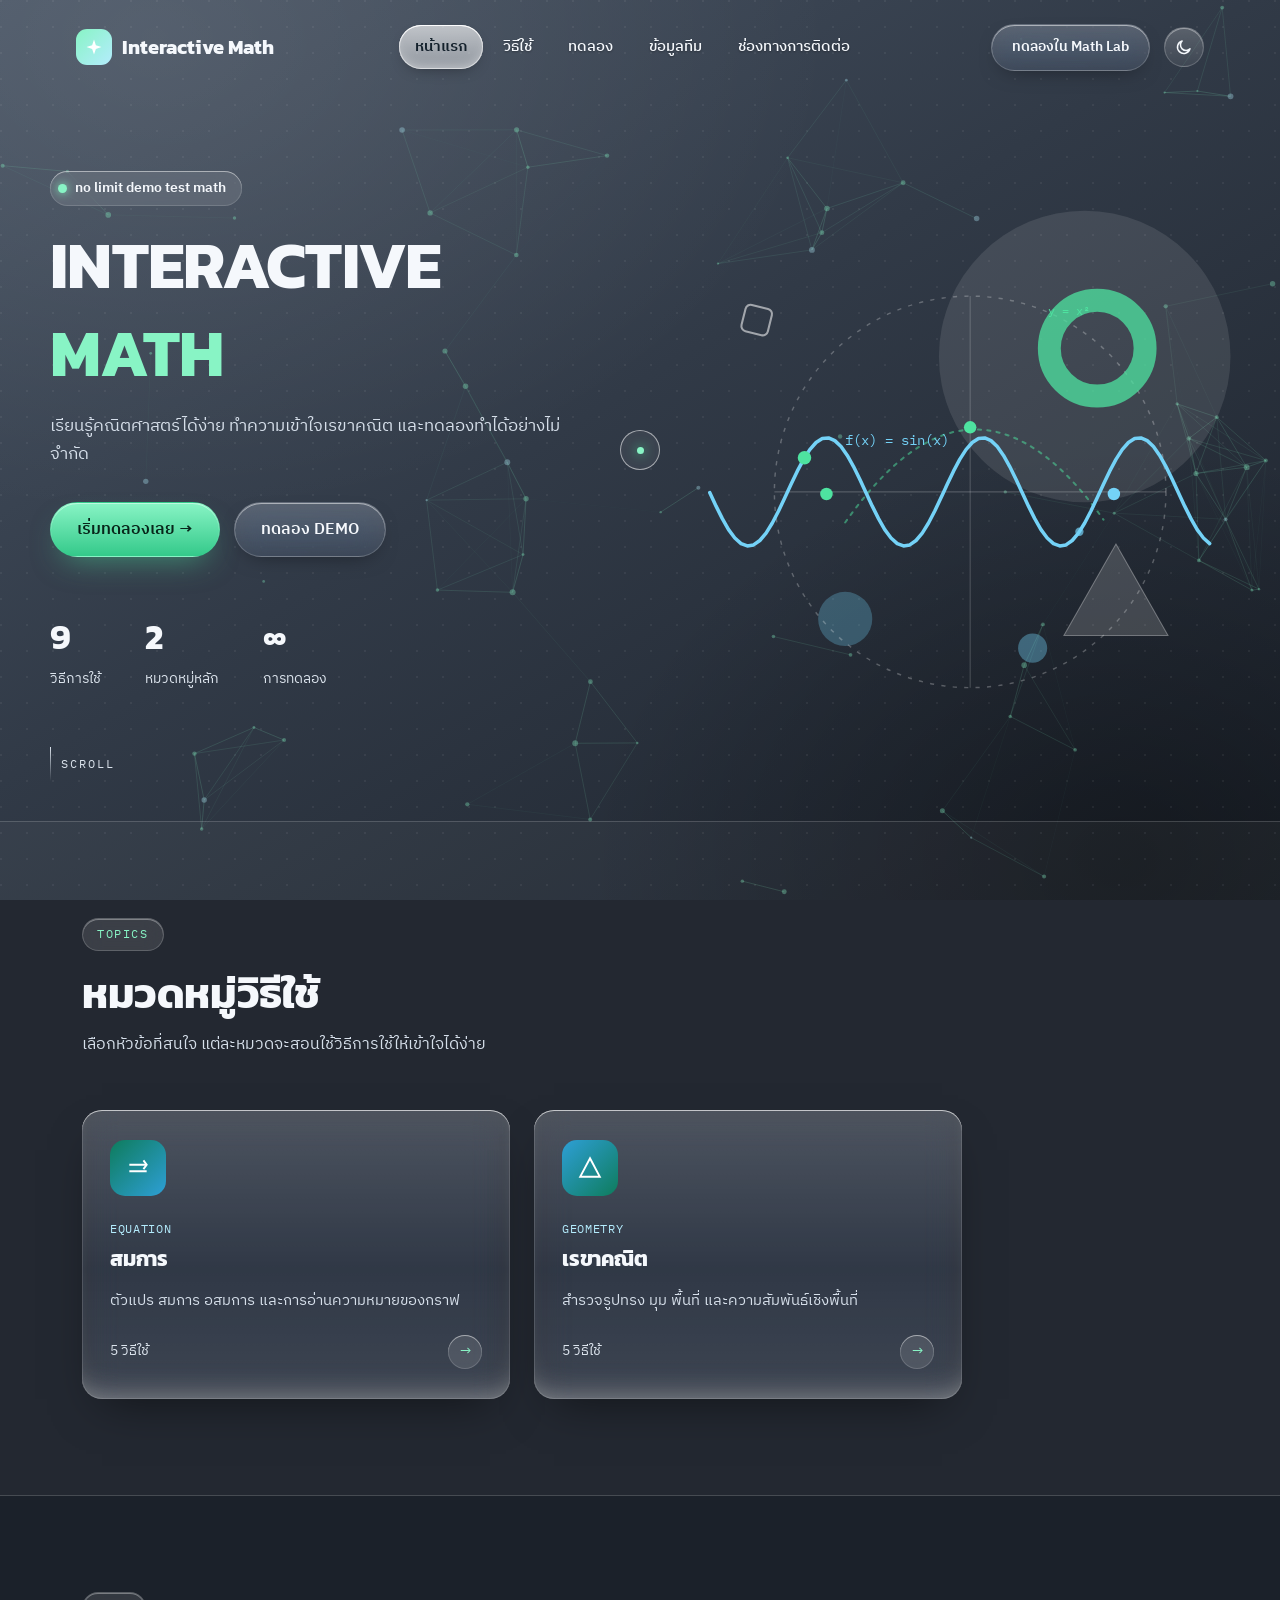
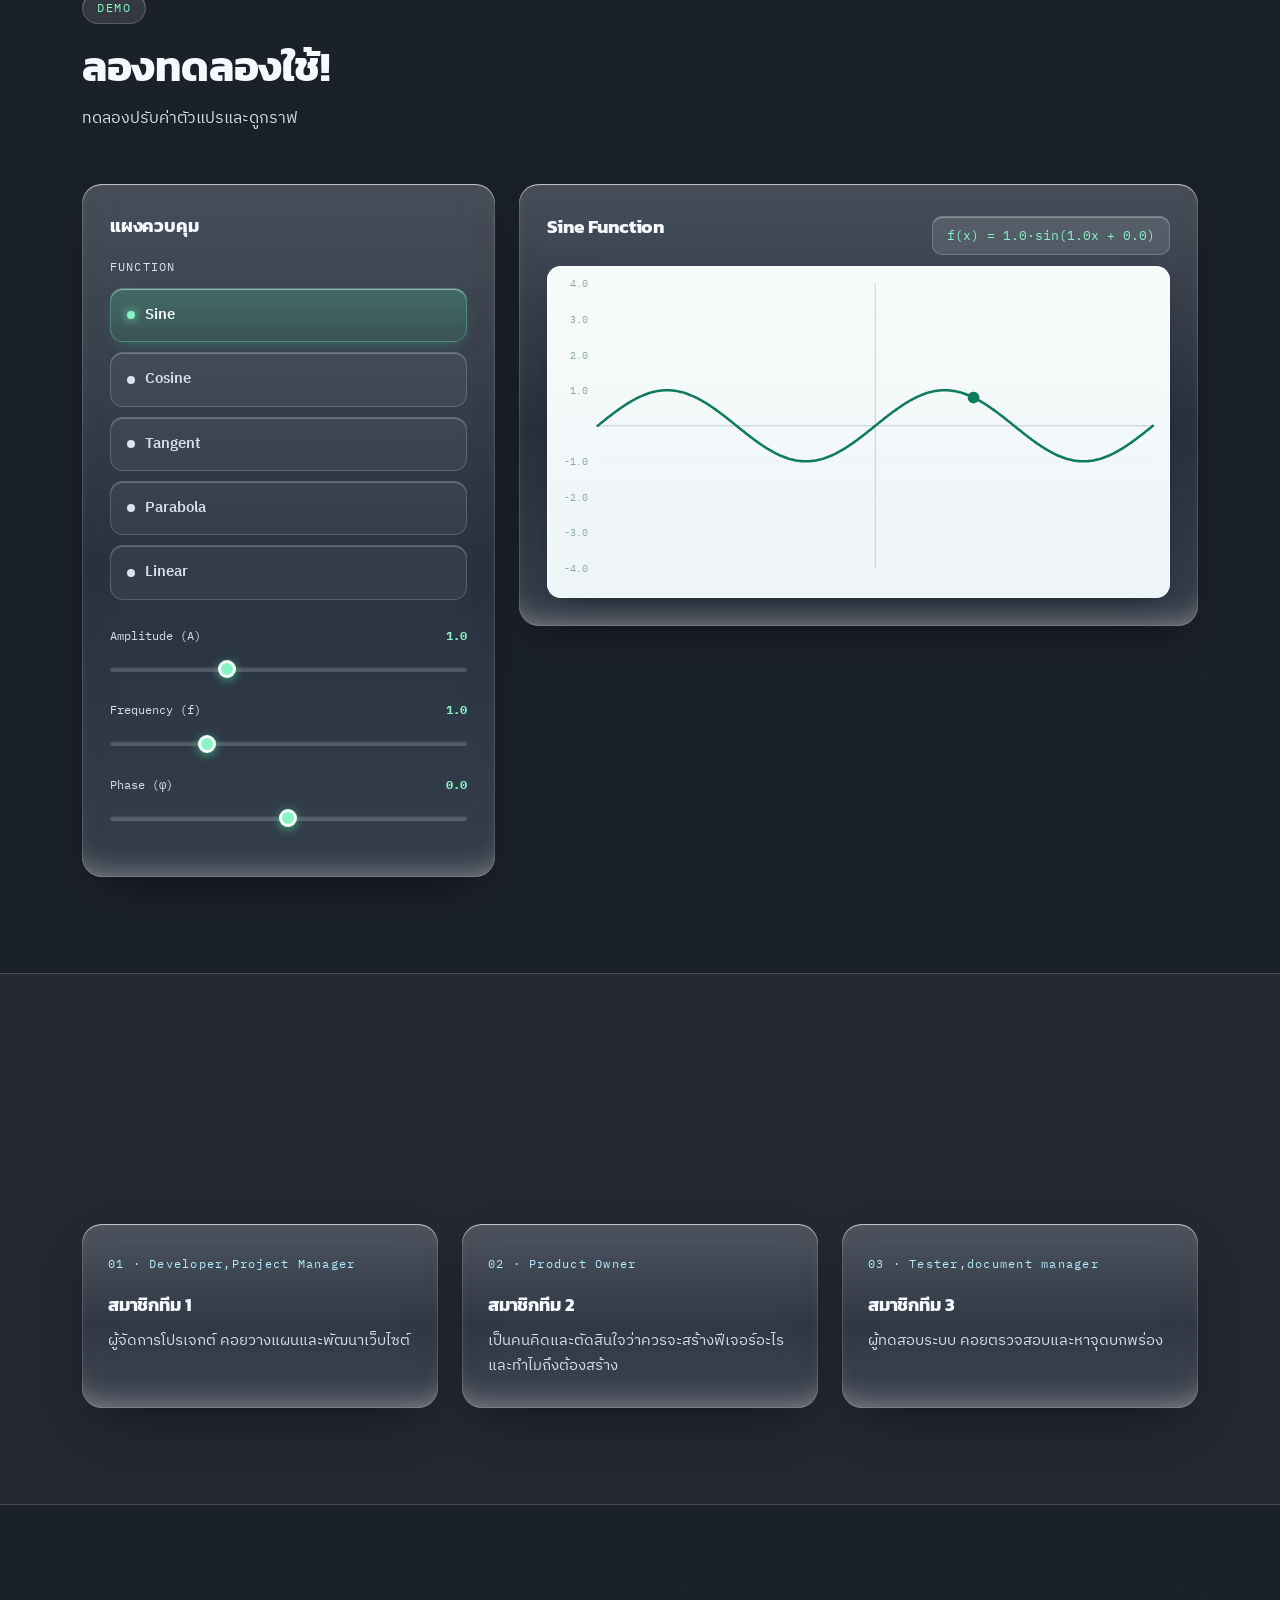
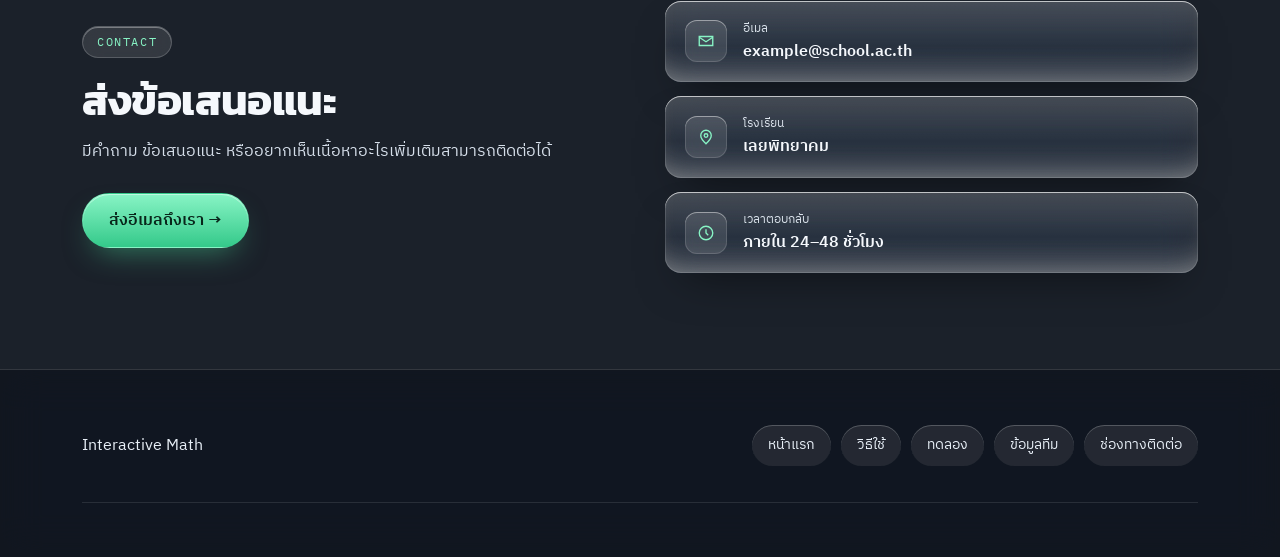
==== หน้าเว็บ/index.html @ 690cf182 "Initial commit: Interactive Math school project 3 tools: main website, block-drag calculator, geomet" ====
﻿<!DOCTYPE html>
<html lang="th">
<head>
<meta charset="UTF-8">
<meta name="viewport" content="width=device-width, initial-scale=1.0">
<title>Interactive Math — เรียนคณิตศาสตร์แบบ Interactive</title>

<!-- กัน FOUC: ต้องรันก่อน CSS โหลด ไม่งั้นถ้าเคยเลือก light ไว้จะเห็นพื้นมืดวาบ
     ก่อนสลับเป็นขาว — synchronous ตรงๆ ไม่ต้องรอ DOMContentLoaded -->
<script>(function(){try{if(localStorage.getItem('im-theme')==='light')document.documentElement.setAttribute('data-theme','light');}catch(e){}})();</script>

<link rel="preconnect" href="https://fonts.googleapis.com">
<link rel="preconnect" href="https://fonts.gstatic.com" crossorigin>
<link href="https://fonts.googleapis.com/css2?family=Kanit:wght@600;700&family=IBM+Plex+Sans+Thai:wght@400;500;600;700&family=IBM+Plex+Mono:wght@400;500;600&display=swap" rel="stylesheet">

<link rel="stylesheet" href="assets/css/tokens.css">
<link rel="stylesheet" href="assets/css/layout.css">
<link rel="stylesheet" href="assets/css/motion.css">
</head>
<body>

<header id="siteHeader">
  <nav>
    <span class="nav-refract" aria-hidden="true"></span>
    <a href="#home" class="logo" data-cursor="link">
      <span class="logo-mark">
        <svg width="18" height="18" viewBox="0 0 24 24" fill="none" aria-hidden="true"><path d="M12 2L14.5 9.5L22 12L14.5 14.5L12 22L9.5 14.5L2 12L9.5 9.5L12 2Z" fill="currentColor"/></svg>
      </span>
      Interactive Math
    </a>
    <div class="nav-links" id="navLinks">
      <a href="#home" data-target="home" class="active" data-cursor="link">หน้าแรก</a>
      <a href="topics.html" data-target="topics" data-cursor="link">วิธีใช้</a>
      <a href="#lab" data-target="lab" data-cursor="link">ทดลอง </a>
      <a href="#about" data-target="about" data-cursor="link">ข้อมูลทีม</a>
      <a href="#contact" data-target="contact" data-cursor="link">ช่องทางการติดต่อ</a>
      <span class="nav-underline" id="navUnderline" aria-hidden="true"></span>
    </div>
    <div class="nav-cta">
      <a href="#lab" class="btn btn-outline magnetic" data-cursor="button" style="padding:11px 20px;font-size:.88rem;">ทดลองใน Math Lab</a>
      <button class="theme-toggle" id="themeToggle" aria-pressed="false" aria-label="สลับเป็นธีมสว่าง" data-cursor="button">
        <svg class="i-sun" viewBox="0 0 24 24" fill="none" stroke="currentColor" stroke-width="2" stroke-linecap="round" aria-hidden="true"><circle cx="12" cy="12" r="4.2"/><path d="M12 2.5v2.4M12 19.1v2.4M4.2 4.2l1.7 1.7M18.1 18.1l1.7 1.7M2.5 12h2.4M19.1 12h2.4M4.2 19.8l1.7-1.7M18.1 5.9l1.7-1.7"/></svg>
        <svg class="i-moon" viewBox="0 0 24 24" fill="none" stroke="currentColor" stroke-width="2" stroke-linecap="round" stroke-linejoin="round" aria-hidden="true"><path d="M20 14.5A8.5 8.5 0 1 1 9.5 4a6.8 6.8 0 0 0 10.5 10.5z"/></svg>
      </button>
      <button class="menu-btn" id="menuBtn" aria-label="เปิดเมนู" aria-expanded="false" aria-controls="navLinks"><span></span><span></span><span></span></button>
    </div>
  </nav>
</header>

<main>
  <!-- HERO -->
  <section class="hero wrap" id="home">
    <div class="hero-grid">
      <div>
        <span class="hero-tagline reveal"><span class="dot" aria-hidden="true"></span>no limit demo test math</span>
        <h1 data-split>INTERACTIVE<span class="accent">MATH</span></h1>
        <p class="lead reveal" style="transition-delay:.18s">เรียนรู้คณิตศาสตร์ได้ง่าย ทำความเข้าใจเรขาคณิต และทดลองทำได้อย่างไม่จำกัด</p>
        <div class="hero-actions reveal" style="transition-delay:.26s">
          <!-- href ไปคลังบทเรียนไว้เป็นทางสำรอง: ถ้า tools.js พังหรือโหลดไม่ทัน
               ปุ่มนี้ยังพาไปไหนได้ ไม่ใช่ปุ่มตาย — tools.js จะ preventDefault ทับเอง -->
          <a href="topics.html" id="openToolChooser" class="btn btn-primary magnetic" data-cursor="button" aria-haspopup="dialog" aria-controls="toolModal">เริ่มทดลองเลย →</a>
          <a href="#lab" class="btn btn-outline magnetic" data-cursor="button">ทดลอง DEMO</a>
        </div>
        <div class="hero-stats reveal" style="transition-delay:.34s">
          <div class="stat"><b data-count="10">0</b><span>วิธีการใช้</span></div>
          <div class="stat"><b data-count="2">0</b><span>หมวดหมู่หลัก</span></div>
          <div class="stat"><b>∞</b><span>การทดลอง</span></div>
        </div>
        <div class="scroll-cue reveal" style="transition-delay:.42s"><span class="line" aria-hidden="true"></span>SCROLL</div>
      </div>
      <div class="hero-art" id="heroArt" data-parallax="0.14"></div>
    </div>
  </section>

  <!-- TOPICS -->
  <section class="topics" id="topics">
    <div class="wrap">
      <div class="section-head">
        <span class="eyebrow reveal">Topics</span>
        <h2 data-split>หมวดหมู่วิธีใช้</h2>
        <p class="reveal" style="transition-delay:.14s">เลือกหัวข้อที่สนใจ แต่ละหมวดจะสอนใช้วิธีการใช้ให้เข้าใจได้ง่าย</p>
      </div>
      <div class="topic-grid">

        <div class="tilt-scene reveal">
          <a href="topics.html#equation" class="topic-card tilt" data-cursor="card">
            <div class="topic-icon" style="background:linear-gradient(135deg,#0e7c5c,#2e9fd6)">
              <svg width="26" height="26" viewBox="0 0 24 24" fill="none" stroke="currentColor" stroke-width="1.8" aria-hidden="true"><path d="M4 9h16M4 15h16"/><path d="M17 5l3 4-3 4"/></svg>
            </div>
            <span class="tag">EQUATION</span>
            <h3>สมการ</h3>
            <p>ตัวแปร สมการ อสมการ และการอ่านความหมายของกราฟ</p>
            <div class="topic-foot"><span>5 วิธีใช้</span><span class="arrow-badge" aria-hidden="true">→</span></div>
          </a>
        </div>

        <div class="tilt-scene reveal" style="transition-delay:.09s">
          <a href="topics.html#geometry" class="topic-card tilt" data-cursor="card">
            <div class="topic-icon" style="background:linear-gradient(135deg,#2e9fd6,#0e7c5c)">
              <svg width="26" height="26" viewBox="0 0 24 24" fill="none" stroke="currentColor" stroke-width="1.8" aria-hidden="true"><path d="M12 3L21 20H3L12 3Z"/></svg>
            </div>
            <span class="tag">GEOMETRY</span>
            <h3>เรขาคณิต</h3>
            <p>สำรวจรูปทรง มุม พื้นที่ และความสัมพันธ์เชิงพื้นที่</p>
            <div class="topic-foot"><span>5 วิธีใช้</span><span class="arrow-badge" aria-hidden="true">→</span></div>
          </a>
        </div>

      </div>
    </div>
  </section>

  <!-- MATH LAB — โครงสร้างเดิมทุก id/class ห้ามแก้ (lab.js อ้างอิงอยู่) -->
  <section id="lab">
    <div class="wrap">
      <div class="section-head">
        <span class="eyebrow reveal">Demo</span>
        <h2 data-split>ลองทดลองใช้!</h2>
        <p class="reveal" style="transition-delay:.14s">ทดลองปรับค่าตัวแปรและดูกราฟ</p>
      </div>
      <div class="lab-grid">
        <div class="panel reveal">
          <h3>แผงควบคุม</h3>
          <div style="font-family:var(--mono);font-size:.72rem;letter-spacing:.1em;color:var(--ink-faint);margin-bottom:12px;">FUNCTION</div>
          <div class="func-list" id="funcList"></div>
          <div id="sliderHost"></div>
        </div>
        <div class="panel reveal" style="transition-delay:.1s">
          <div class="graph-head">
            <h3 id="graphTitle">Sine Function</h3>
            <span class="formula-tag" id="formulaTag">f(x) = A·sin(fx + φ)</span>
          </div>
          <div class="graph-box" id="graphBox"></div>
        </div>
      </div>
    </div>
  </section>

  <!-- ABOUT -->
  <section class="about" id="about">
    <div class="wrap">
      <div class="section-head">
        <span class="eyebrow reveal">About us</span>
        <h2 data-split>หน้าที่ของสมาชิกในทีม</h2>        
      </div>
      <div class="about-grid">

        <div class="tilt-scene reveal">
          <div class="about-card tilt" data-cursor="card">
            <span class="about-num">01 · Developer,Project Manager</span>
            <h3>สมาชิกทีม 1</h3>
            <p>ผู้จัดการโปรเจกต์ คอยวางแผนและพัฒนาเว็บไซต์</p>
          </div>
        </div>

        <div class="tilt-scene reveal" style="transition-delay:.09s">
          <div class="about-card tilt" data-cursor="card">
            <span class="about-num">02 · Product Owner</span>
            <h3>สมาชิกทีม 2</h3>
            <p>เป็นคนคิดและตัดสินใจว่าควรจะสร้างฟีเจอร์อะไรและทำไมถึงต้องสร้าง</p>
          </div>
        </div>

        <div class="tilt-scene reveal" style="transition-delay:.18s">
          <div class="about-card tilt" data-cursor="card">
            <span class="about-num">03 · Tester,document manager</span>
            <h3>สมาชิกทีม 3</h3>
            <p>ผู้ทดสอบระบบ คอยตรวจสอบและหาจุดบกพร่อง</p>
          </div>
        </div>

      </div>
    </div>
  </section>

  <!-- CONTACT -->
  <section id="contact">
    <div class="wrap">
      <div class="contact-grid">
        <div>
          <span class="eyebrow reveal">Contact</span>
          <h2 class="contact-title" data-split>ส่งข้อเสนอแนะ</h2>
          <p class="contact-lead reveal" style="transition-delay:.14s">มีคำถาม ข้อเสนอแนะ หรืออยากเห็นเนื้อหาอะไรเพิ่มเติมสามารถติดต่อได้</p>
          <a href="mailto:hello@interactivemath.th" class="btn btn-primary magnetic reveal" data-cursor="button" style="transition-delay:.22s">ส่งอีเมลถึงเรา →</a>
        </div>
        <div class="contact-cards">

          <div class="tilt-scene reveal">
            <div class="c-card tilt" data-cursor="card">
              <span class="c-icon"><svg width="18" height="18" viewBox="0 0 24 24" fill="none" stroke="currentColor" stroke-width="1.8" aria-hidden="true"><path d="M3 6h18v12H3z"/><path d="M3 7l9 6 9-6"/></svg></span>
              <div><div class="lbl">อีเมล</div><div class="val">example@school.ac.th</div></div>
            </div>
          </div>

          <div class="tilt-scene reveal" style="transition-delay:.09s">
            <div class="c-card tilt" data-cursor="card">
              <span class="c-icon"><svg width="18" height="18" viewBox="0 0 24 24" fill="none" stroke="currentColor" stroke-width="1.8" aria-hidden="true"><path d="M12 21s7-6.5 7-11a7 7 0 10-14 0c0 4.5 7 11 7 11z"/><circle cx="12" cy="10" r="2.4"/></svg></span>
              <div><div class="lbl">โรงเรียน</div><div class="val">เลยพิทยาคม</div></div>
            </div>
          </div>

          <div class="tilt-scene reveal" style="transition-delay:.18s">
            <div class="c-card tilt" data-cursor="card">
              <span class="c-icon"><svg width="18" height="18" viewBox="0 0 24 24" fill="none" stroke="currentColor" stroke-width="1.8" aria-hidden="true"><circle cx="12" cy="12" r="9"/><path d="M12 7v5l3 3"/></svg></span>
              <div><div class="lbl">เวลาตอบกลับ</div><div class="val">ภายใน 24–48 ชั่วโมง</div></div>
            </div>
          </div>

        </div>
      </div>
    </div>
  </section>
</main>

<footer>
  <div class="wrap">
    <div class="footer-top">
      <div>
        
                    Interactive Math
        </div>
        
      <div class="footer-links">
        <a href="#home" data-cursor="link">หน้าแรก</a>
        <a href="topics.html" data-cursor="link">วิธีใช้</a>
        <a href="#lab" data-cursor="link">ทดลอง</a>
        <a href="#about" data-cursor="link">ข้อมูลทีม</a>
        <a href="#contact" data-cursor="link">ช่องทางติดต่อ</a>
      </div>
    </div>
  </div>
</footer>

<!-- ============================================
     หน้าต่างเลือกเครื่องมือ — เปิดจากปุ่ม "เริ่มทดลองเลย" ในหน้าแรก

     เครื่องมือทั้งสองอยู่คนละโฟลเดอร์กับหน้าเว็บ จึงต้องถอยขึ้นไปหนึ่งชั้น (../)
     ชื่อโฟลเดอร์เป็นภาษาไทยได้ เพราะหน้านี้ประกาศ charset=UTF-8 ไว้แล้ว
     เบราว์เซอร์จะเข้ารหัส URL ให้เอง
     ============================================ -->
<div class="tool-modal" id="toolModal" role="dialog" aria-modal="true" aria-labelledby="toolModalTitle" hidden>
  <div class="tm-backdrop"></div>
  <div class="tm-panel">
    <button class="tm-close" id="toolModalClose" type="button" aria-label="ปิด">
      <svg width="18" height="18" viewBox="0 0 24 24" fill="none" stroke="currentColor" stroke-width="2.2" stroke-linecap="round" aria-hidden="true"><path d="M6 6l12 12M18 6L6 18"/></svg>
    </button>

    <div class="tm-head">
      <span class="eyebrow">Choose a tool</span>
      <h2 id="toolModalTitle">เลือกเครื่องมือเครื่องมือ</h2>
      <p>เลือกใช้เลย - ทั้งสองเครื่องมือพร้อมใช้งาน</p>
    </div>

    <div class="tm-grid">

      <a href="../เครื่องคิดเลข/เครื่องคิดเลข-บล็อก_2.html" class="topic-card" data-cursor="card">
        <div class="topic-icon" style="background:linear-gradient(135deg,#0e7c5c,#2e9fd6)">
          <svg width="26" height="26" viewBox="0 0 24 24" fill="none" stroke="currentColor" stroke-width="1.8" aria-hidden="true"><path d="M4 9h16M4 15h16"/><path d="M17 5l3 4-3 4"/></svg>
        </div>
        <span class="tag">EQUATION</span>
        <h3>เครื่องคิดเลขบล็อก</h3>
        <p>ลากพจน์ข้ามเท่ากับได้จริง แก้สมการและวาดกราฟให้อัตโนมัติ</p>
        <div class="topic-foot"><span>เปิดเครื่องมือ</span><span class="arrow-badge" aria-hidden="true">→</span></div>
      </a>

      <a href="../เรขาคณิต/index.html" class="topic-card" data-cursor="card">
        <div class="topic-icon" style="background:linear-gradient(135deg,#2e9fd6,#0e7c5c)">
          <svg width="26" height="26" viewBox="0 0 24 24" fill="none" stroke="currentColor" stroke-width="1.8" aria-hidden="true"><path d="M12 3L21 20H3L12 3Z"/></svg>
        </div>
        <span class="tag">GEOMETRY</span>
        <h3>กระดานเรขาคณิต</h3>
        <p>วาดจุด เส้น รูปทรงได้อิสระ วัดมุม ความยาว และพื้นที่ให้ทันที</p>
        <div class="topic-foot"><span>เปิดเครื่องมือ</span><span class="arrow-badge" aria-hidden="true">→</span></div>
      </a>

    </div>
  </div>
</div>

<!-- ============================================
     Classic scripts เท่านั้น — ห้ามใส่ type="module"
     เครื่องนี้ไม่มี Node/Python จึงรัน local server ไม่ได้
     และ ES module โดน CORS block บน file:// (origin เป็น null)
     ลำดับสำคัญ: core.js ต้องมาก่อน main.js ต้องอยู่ท้ายสุด
     ============================================ -->
<script src="assets/js/core.js"></script>
<script src="assets/js/theme.js"></script>
<script src="assets/js/scroll.js"></script>
<script src="assets/js/cursor.js"></script>
<script src="assets/js/field.js"></script>
<script src="assets/js/tilt.js"></script>
<script src="assets/js/reveal.js"></script>
<script src="assets/js/hero.js"></script>
<script src="assets/js/lab.js"></script>
<script src="assets/js/tools.js"></script>
<script src="assets/js/main.js"></script>
</body>
</html>
---- หน้าเว็บ/assets/css/tokens.css ----
/* ============================================
   tokens.css — design tokens, reset, primitives

   ธีมเทา-น้ำเงินเข้ม อ้างอิงจากภาพ liquid glass
   พื้นหลังไล่เฉดทแยง สว่างมุมบนซ้าย → เข้มมุมล่างขวา
   เพื่อให้ฟิล์มแก้วบางๆ มีอะไรให้ "หักเห" และเด่นขึ้นมา
   ============================================ */

:root{
  /* ---------- พื้นหลัง ---------- */
  /* มุมสว่างของ gradient ต้องไม่สว่างเกินไป
     ไม่งั้นตัวอักษรสีอ่อนจะ contrast ไม่ผ่าน WCAG AA (วัดแล้วตกที่ 2.68) */
  --bg:#313a47;
  --bg-hi:#485464;          /* มุมสว่าง */
  --bg-lo:#1b212a;          /* มุมเข้ม */

  /* ---------- ตัวอักษร ---------- */
  --ink:#f5f8fc;
  --ink-soft:#d6dfea;
  /* --ink-faint ใช้กับข้อความจริง (จำนวนบทเรียน ฯลฯ) ไม่ใช่แค่ของประดับ
     จึงต้องสว่างพอผ่าน AA ไม่ใช่จางตามชื่อ */
  --ink-faint:#dbe3ec;

  /* ---------- สีแบรนด์ ----------
     สว่างขึ้นกว่าธีมสว่างเดิม เพราะ #0e7c5c จมหายบนพื้นเข้ม */
  --green:#88f4c5;
  --green-deep:#b3f9dd;
  --green-line:#88f4c544;
  --blue:#b4ecfd;

  /* ---------- วัสดุแก้ว ----------
     ฟิล์มบางมาก ความ "เป็นแก้ว" มาจากขอบและ backdrop-filter
     ไม่ใช่จากความทึบของพื้น */
  --glass-1:rgba(255,255,255,.20);
  --glass-2:rgba(255,255,255,.07);
  --glass-3:rgba(255,255,255,.13);
  --rim:rgba(255,255,255,.55);
  --rim-soft:rgba(255,255,255,.18);

  --surface:rgba(255,255,255,.07);
  --mint:rgba(255,255,255,.11);      /* chip เล็กๆ */
  --mint-2:rgba(255,255,255,.20);
  --line:rgba(255,255,255,.16);

  --footer-bg:rgba(12,16,22,.55);
  --footer-ink:#e8eff7;

  --shadow:0 20px 45px -20px rgba(0,0,0,.55);
  --shadow-lift:0 34px 70px -26px rgba(0,0,0,.7);
  --radius:20px;

  /* Kanit เป็น geometric sans ไม่ใช่ serif — fallback ไป IBM Plex Sans Thai
     (ฟอนต์เนื้อหาที่โหลดอยู่แล้ว) แทน generic serif เดิม กัน FOUT ตอน Kanit ยังโหลดไม่เสร็จ
     แล้ว fallback ดันเป็น serif โผล่มาแวบหนึ่งก่อนสลับ */
  --display:'Kanit','IBM Plex Sans Thai',sans-serif;
  --sans:'IBM Plex Sans Thai','IBM Plex Sans',sans-serif;
  --mono:'IBM Plex Mono',monospace;

  --ease-out:cubic-bezier(.2,.7,.2,1);
  --ease-inout:cubic-bezier(.65,0,.35,1);

  /* ---------- ของใหม่: เดิม hardcode ตรงๆ ไม่ผ่าน token เลย ----------
     ต้องดึงออกมาเป็นตัวแปรก่อน ไม่งั้น light mode override ไม่ได้ */
  --dot-grid:rgba(255,255,255,.06);
  --ring-border:rgba(255,255,255,.55);
  --ring-fill:rgba(255,255,255,.06);
  --ring-fill-hot:rgba(255,255,255,.14);
  --footer-line:#ffffff1a;
  --footer-tag-ink:#ffffff99;
  --footer-meta-ink:#ffffff66;
  --footer-chip-bg:#ffffff14;
}

/* ============================================
   LIGHT MODE — [data-theme="light"] บน <html>
   ตั้งโดย inline script กัน FOUC ใน <head> ของทั้งสองหน้า
   ============================================

   หลักการ: แก้เฉพาะจุดที่จะ "พังจริง" (อ่านไม่ออก/มองไม่เห็น) ไม่ใช่ทุกรายละเอียด
   วัสดุกระจก (--glass-1/2/3, --rim-soft, --mint ฯลฯ) คงค่าเดิมไว้โดยตั้งใจ —
   กระจกฝ้าขาวบนพื้นขาวยังเป็นธรรมเนียม glassmorphism ที่ถูกต้อง (Apple/Windows
   ก็ทำแบบนี้) ความแตกต่างจากพื้นหลังมาจาก blur/shadow ไม่ใช่สีพื้น
   รายละเอียดกระจกเล็กๆ (แสงไหลตามเมาส์, ขอบไล่เฉด 1px) จะจางลงเองแบบดูเรียบร้อย
   ไม่ใช่บั๊ก */
:root[data-theme="light"]{
  --ink:#12161c;
  --ink-soft:#3d4854;
  --ink-faint:#5c6773;

  /* เขียว/ฟ้าเดิมเป็นพาสเทลจางออกแบบไว้เด่นบนพื้นมืด
     ใช้เป็นตัวหนังสือ/ไอคอนบนพื้นขาวจะ contrast ไม่พอ ต้องเข้มขึ้นมาก

     ค่าที่ใช้อยู่นี้คำนวณ contrast ratio จริงด้วยสูตร WCAG (relative luminance)
     เทียบกับ --bg #f5f7f9 — ตัวแรกที่ลองไว้ (#0e8a5c เขียว / #1a7bab ฟ้า) วัดได้
     4.06 และ 4.38 ตกเกณฑ์ AA (ต้อง ≥4.5) ทั้งคู่ ทั้งที่ทั้งสองสีถูกใช้เป็นสีตัวหนังสือ
     จริง (.eyebrow, .topic-card .tag, .slider-group label b, .about-num) จึงเข้มลงอีก
     จนผ่าน — เขียว 5.00 / ฟ้า 5.87 คงเฉดเดิมไว้ (hue เดียวกับตอนธีมมืด) แค่เข้มขึ้น */
  --green:#0b7a4f;
  --green-deep:#0a6b47;
  --green-line:#0b7a4f33;
  --blue:#146690;

  --footer-bg:#eef1f5;
  --footer-ink:#12161c;
  --footer-line:#12161c1a;
  /* ตัวหนังสือ 2 ตัวนี้ตั้งใจใช้ค่าทึบแทน alpha-blend
     เพราะ contrast ของ alpha ขึ้นกับ compositing กับ --footer-bg ด้วย คำนวณมือแล้ว
     ได้แค่ 4.54 เฉียดเกณฑ์เกินไปจนวางใจไม่ได้ (การปัดเศษระหว่างคำนวณอาจคลาดเคลื่อน)
     ใช้ค่าเดียวกับ --ink-soft/--ink-faint ที่ยืนยัน contrast แน่นอนแล้วแทน */
  --footer-tag-ink:#3d4854;
  --footer-meta-ink:#5c6773;
  --footer-chip-bg:#12161c12;

  --dot-grid:rgba(20,25,32,.07);
  --ring-border:rgba(20,25,32,.32);
  --ring-fill:rgba(20,25,32,.05);
  --ring-fill-hot:rgba(20,25,32,.12);
}

/* พื้นหลังหน้าเป็น multi-layer gradient (ไม่แยกเป็นตัวแปรย่อยได้สะอาด)
   ต้อง override ทั้ง shorthand — เวอร์ชันมืดมีลายทแยง+จุดไฮไลต์ให้กระจกสะท้อน
   เวอร์ชันขาวไม่ต้องการความดราม่านั้น ทำเรียบๆ ตามที่ขอ */
:root[data-theme="light"] body{
  background:#f5f7f9;
  background-attachment:fixed;
}

*{box-sizing:border-box;margin:0;padding:0;}

/* NOTE: scroll-behavior:smooth ถูกถอดออกโดยตั้งใจ
   เพราะจะตีกับ smooth scroll ที่ขับด้วย JS ใน scroll.js */
html{scroll-behavior:auto;background:var(--bg-lo);}

body{
  font-family:var(--sans);
  color:var(--ink);
  line-height:1.6;
  overflow-x:hidden;
  min-height:100vh;
  /* ไล่เฉดทแยงเหมือนภาพอ้างอิง + จุดสว่างมุมบนซ้าย
     background-attachment:fixed ให้พื้นอยู่นิ่งขณะเลื่อน
     เหมือนมองผ่านกระจกไปที่ฉากเดียวกันตลอด */
  background:
    radial-gradient(1100px 780px at 12% 4%, rgba(255,255,255,.09), transparent 62%),
    radial-gradient(900px 700px at 88% 96%, rgba(0,0,0,.34), transparent 60%),
    linear-gradient(148deg, var(--bg-hi) 0%, var(--bg) 46%, var(--bg-lo) 100%);
  background-attachment:fixed;
  background-repeat:no-repeat;
}

/* ลายจุดบางๆ ให้พื้นมีเนื้อ ไม่เรียบจนแบน */
body::before{
  content:'';
  position:fixed;inset:0;
  pointer-events:none;
  z-index:0;
  background-image:radial-gradient(circle at 1px 1px, var(--dot-grid) 1px, transparent 1px);
  background-size:26px 26px;
}

img,svg{display:block;max-width:100%;}
a{color:inherit;text-decoration:none;}
ul{list-style:none;}

h1,h2,h3{font-family:var(--display);color:var(--ink);letter-spacing:-.01em;}

/* focus ต้องมองเห็นเสมอ — canvas และ custom cursor ห้ามบัง */
:focus-visible{
  outline:2.5px solid var(--green);
  outline-offset:3px;
  border-radius:6px;
}

.wrap{max-width:1180px;margin:0 auto;padding:0 32px;}

.eyebrow{
  display:inline-flex;align-items:center;gap:8px;
  font-family:var(--mono);font-size:.72rem;letter-spacing:.14em;
  text-transform:uppercase;color:var(--green);
  background:var(--mint);
  border:1px solid var(--rim-soft);
  box-shadow:inset 0 1px 0 rgba(255,255,255,.35);
  backdrop-filter:blur(10px);
  -webkit-backdrop-filter:blur(10px);
  padding:6px 14px;border-radius:100px;
}

.btn{
  display:inline-flex;align-items:center;gap:10px;
  font-family:var(--sans);font-weight:600;font-size:.98rem;
  padding:14px 26px;border-radius:100px;border:1px solid transparent;
  cursor:pointer;white-space:nowrap;
  position:relative;
  /* transform ถูกจัดการโดย magnetic ใน cursor.js — CSS จึงไม่ transition transform */
  transition:box-shadow .3s var(--ease-out), background .3s var(--ease-out),
             color .3s var(--ease-out), border-color .3s var(--ease-out);
}

/* ปุ่มหลัก — เขียวสว่างบนพื้นเข้ม ตัวอักษรเข้มเพื่อ contrast สูงสุด */
.btn-primary{
  background:linear-gradient(180deg, var(--green), #34c98a);
  color:#08251a;
  box-shadow:0 14px 30px -12px rgba(78,227,160,.5), inset 0 1px 0 rgba(255,255,255,.45);
}
.btn-primary:hover{box-shadow:0 20px 40px -12px rgba(78,227,160,.62), inset 0 1px 0 rgba(255,255,255,.6);}

/* ปุ่มรอง — แก้วบางๆ */
.btn-outline{
  background:linear-gradient(180deg, var(--glass-1), var(--glass-2));
  color:var(--ink);
  border-color:var(--rim-soft);
  backdrop-filter:blur(14px) saturate(160%);
  -webkit-backdrop-filter:blur(14px) saturate(160%);
  box-shadow:inset 0 1px 0 rgba(255,255,255,.5), 0 8px 22px -12px rgba(0,0,0,.55);
}
.btn-outline:hover{
  border-color:rgba(255,255,255,.45);
  box-shadow:inset 0 1px 0 rgba(255,255,255,.7), 0 14px 30px -12px rgba(0,0,0,.6);
}
---- หน้าเว็บ/assets/css/layout.css ----
/* ============================================
   layout.css — โครงหน้า, section, การ์ด, footer
   ============================================ */

/* ทุกเนื้อหาต้องอยู่เหนือ canvas particle (#field อยู่ z-index:0) */
header, main, footer{position:relative;z-index:1;}

/* ---------- NAV : LIQUID GLASS ----------
   header เป็นแค่เปลือกใสที่ sticky ไว้
   ตัววัสดุแก้วอยู่ที่ nav เพื่อให้ลอยเป็นแคปซูลได้

   padding ของ header คงที่ตลอด ไม่ animate
   เพราะถ้า animate padding จะเกิด layout ทุกเฟรมของ transition
   และทำให้ตำแหน่งปุ่ม magnetic ใน bar เพี้ยนตาม                    */
header{
  position:sticky;top:0;z-index:60;
  background:transparent;
  /* padding แนวนอนกันไม่ให้แคปซูลชนขอบจอบนเครื่องจอแคบ */
  padding:10px 16px;
}

nav{
  position:relative;
  display:flex;align-items:center;justify-content:space-between;
  max-width:1180px;margin:0 auto;padding:14px 26px;
  border-radius:100px;
  background:transparent;
  /* ไม่ transition transform/width/padding — เปลี่ยนแค่คุณสมบัติที่ไม่ทำให้เกิด layout */
  transition:
    background .6s var(--ease-out),
    box-shadow .6s var(--ease-out),
    backdrop-filter .6s var(--ease-out),
    -webkit-backdrop-filter .6s var(--ease-out);
}

/* --- ตัวแก้วตอนเลื่อนลง ---
   saturate() คือตัวที่ทำให้ "รู้สึกเป็นแก้วจริง" ไม่ใช่แค่ฝ้าขาว
   เพราะแก้วจริงจะขับสีของสิ่งที่อยู่ข้างหลังให้เข้มขึ้น */
/* --- ตัวแก้วตอนเลื่อนลง ---
   ฟิล์มบางมาก (20% → 7%) ความเป็นแก้วมาจาก "ขอบ" กับ backdrop-filter
   ไม่ใช่จากความทึบของพื้น — เหมือนในภาพอ้างอิง */
header.scrolled nav{
  background:linear-gradient(180deg,
    var(--glass-1) 0%,
    var(--glass-2) 48%,
    var(--glass-3) 100%);
  backdrop-filter:blur(26px) saturate(180%) brightness(1.06);
  -webkit-backdrop-filter:blur(26px) saturate(180%) brightness(1.06);
  box-shadow:
    inset 0 1px 0 rgba(255,255,255,.80),               /* ขอบบนคมและสว่าง */
    inset 0 -16px 24px -16px rgba(255,255,255,.55),    /* แสงสะสมขอบล่าง */
    inset 0 0 0 1px rgba(255,255,255,.16),             /* วงขอบบางรอบตัว */
    0 20px 46px -20px rgba(0,0,0,.55),
    0 5px 16px -10px rgba(0,0,0,.38);
}

/* --- แสง specular ที่ไหลตามเมาส์ ---
   JS เขียน --sheen-x / --sheen-w / --sheen-boost ให้ (ดู scroll.js)
   --sheen-boost มาจากความเร็วสกรอลล์ → เลื่อนเร็ว แสงยิ่งสว่างและกว้าง
   นี่คือส่วนที่ทำให้รู้สึกเป็น "liquid" ไม่ใช่กระจกนิ่งๆ */
nav::before{
  content:'';
  position:absolute;inset:0;
  border-radius:inherit;
  pointer-events:none;
  opacity:0;
  transition:opacity .6s var(--ease-out);
  background:
    /* แสงที่วิ่งตามเมาส์ */
    radial-gradient(
      var(--sheen-w,190px) 74px at var(--sheen-x,50%) -14%,
      rgba(255,255,255, calc(.42 + var(--sheen-boost,0) * .40)),
      rgba(255,255,255, calc(.12 + var(--sheen-boost,0) * .18)) 46%,
      transparent 74%),
    /* จุดแสงนิ่งตรงขอบล่างซ้าย — เก็บรายละเอียดจากภาพอ้างอิง */
    radial-gradient(200px 64px at 13% 116%, rgba(255,255,255,.42), transparent 70%);
}
header.scrolled nav::before{opacity:1;}

/* --- ขอบ 1px ไล่เฉด ---
   รายละเอียดชิ้นเดียวที่ทำให้ดูเป็นแก้วมากที่สุด
   ใช้ mask-composite เจาะกลางออก เหลือเฉพาะวงขอบ */
nav::after{
  content:'';
  position:absolute;inset:0;
  border-radius:inherit;
  padding:1.2px;
  pointer-events:none;
  opacity:0;
  transition:opacity .6s var(--ease-out);
  background:linear-gradient(148deg,
    rgba(255,255,255,.95) 0%,
    rgba(255,255,255,.28) 22%,
    rgba(255,255,255,.10) 48%,
    rgba(255,255,255,.45) 74%,
    rgba(255,255,255,.90) 100%);
  -webkit-mask:linear-gradient(#000 0 0) content-box, linear-gradient(#000 0 0);
          mask:linear-gradient(#000 0 0) content-box, linear-gradient(#000 0 0);
  -webkit-mask-composite:xor;
          mask-composite:exclude;
}
header.scrolled nav::after{opacity:1;}

/* --- ขอบหักเหแสง ---
   blur ซ้อนอีกชั้นเฉพาะวงขอบ ~14px
   ทำให้สิ่งที่อยู่หลังแถบดู "บิด" ตรงริม เหมือนขอบแก้วหนาจริงๆ */
.nav-refract{
  position:absolute;inset:0;
  border-radius:inherit;
  pointer-events:none;
  opacity:0;
  transition:opacity .6s var(--ease-out);
  padding:14px;
  backdrop-filter:blur(7px) brightness(1.12) saturate(150%);
  -webkit-backdrop-filter:blur(7px) brightness(1.12) saturate(150%);
  -webkit-mask:linear-gradient(#000 0 0) content-box, linear-gradient(#000 0 0);
          mask:linear-gradient(#000 0 0) content-box, linear-gradient(#000 0 0);
  -webkit-mask-composite:xor;
          mask-composite:exclude;
}
header.scrolled .nav-refract{opacity:1;}
.logo{display:flex;align-items:center;gap:10px;font-family:var(--display);font-weight:700;font-size:1.25rem;}
.logo-mark{
  width:36px;height:36px;border-radius:11px;
  background:linear-gradient(135deg,var(--green),var(--blue));
  display:flex;align-items:center;justify-content:center;color:#fff;flex-shrink:0;
}
.nav-links{display:flex;align-items:center;gap:4px;position:relative;}
.nav-links a{
  position:relative;z-index:1;          /* ต้องอยู่เหนือแคปซูล */
  /* ลิงก์นั่งอยู่บนฟิล์มแก้วบางๆ จึงต้องสว่างกว่า --ink-soft
     ไม่งั้น contrast ตกเมื่อพื้นหลังช่วงสว่างวิ่งผ่านข้างหลัง
     ใช้ var(--ink) แทน #fff ตรงๆ — ค่า dark mode ของ --ink (#f5f8fc) ใกล้ขาวมาก
     แทบไม่ต่างตา แต่ light mode จะพลิกเป็นตัวเข้มถูกต้องทันทีโดยไม่ต้องเพิ่ม token ใหม่ */
  padding:10px 16px;font-size:.95rem;font-weight:500;color:var(--ink);
  border-radius:100px;transition:color .25s ease;
  text-shadow:0 1px 2px rgba(0,0,0,.32);
}
.nav-links a:hover{color:var(--ink);}
/* light mode: ตัวหนังสือเข้มบนพื้นสว่างไม่ต้องมีเงาเข้มหลังตัวอักษร
   (เงานี้มีไว้กันอ่านไม่ออกตอนพื้นหลังมืด/สว่างสลับผ่านหลังกระจกใน dark mode เท่านั้น) */
[data-theme="light"] .nav-links a{text-shadow:none;}
/* ลิงก์ที่เลือกอยู่บนแคปซูลสว่าง จึงกลับเป็นตัวอักษรสีเข้ม
   ได้ contrast สูงกว่าขาวบนขาวมาก และอ่านออกชัดว่าอันไหนถูกเลือก */
.nav-links a.active{color:#14212c;font-weight:600;text-shadow:none;}

/* --- แคปซูลแก้วเล็กที่เลื่อนตามเมนูที่เลือกอยู่ ---
   มาจากแถบล่างในภาพอ้างอิง ที่มีแคปซูลเล็กซ้อนอยู่ในแคปซูลใหญ่
   JS ตั้งแค่ left / width ส่วน top-bottom ยืดเต็มความสูงลิงก์เอง */
.nav-underline{
  position:absolute;top:0;bottom:0;z-index:0;
  border-radius:100px;
  pointer-events:none;
  /* สว่างกว่าแถบรอบข้างชัดเจน เหมือนแคปซูลเล็กในภาพอ้างอิง
     และเป็นพื้นให้ตัวอักษรสีเข้มอ่านออก */
  background:linear-gradient(180deg, rgba(255,255,255,.66), rgba(255,255,255,.38));
  box-shadow:
    inset 0 1px 0 rgba(255,255,255,.95),
    inset 0 -9px 14px -9px rgba(255,255,255,.7),
    inset 0 0 0 1px rgba(255,255,255,.5),
    0 6px 16px -8px rgba(0,0,0,.45);
  transition:left .45s var(--ease-inout), width .45s var(--ease-inout);
}
.nav-cta{display:flex;align-items:center;gap:14px;}

/* --- ปุ่มสลับธีม ---
   ไอคอน sun/moon สลับด้วย CSS attribute selector ล้วน key จาก [data-theme] บน <html>
   ซึ่งถูกตั้งไว้แล้วโดย inline script กัน FOUC ก่อน CSS นี้จะ apply ด้วยซ้ำ
   จึงไม่มีเฟรมไหนที่ไอคอนผิดโผล่ให้เห็น ไม่ต้องรอ JS รันก่อน */
.theme-toggle{
  display:flex;align-items:center;justify-content:center;
  width:40px;height:40px;border-radius:50%;
  border:1px solid var(--rim-soft);
  background:linear-gradient(180deg, var(--glass-1), var(--glass-2));
  color:var(--ink);
  cursor:pointer;flex-shrink:0;
  box-shadow:inset 0 1px 0 rgba(255,255,255,.4);
  transition:border-color .25s var(--ease-out), color .25s var(--ease-out);
}
.theme-toggle:hover{border-color:rgba(255,255,255,.42);color:var(--green);}
.theme-toggle svg{width:18px;height:18px;}
/* ดีฟอลต์ (dark mode ไม่มี attribute) = แสดงพระจันทร์ แทนสถานะ "ตอนนี้มืดอยู่" */
.theme-toggle .i-sun{display:none;}
.theme-toggle .i-moon{display:flex;}
[data-theme="light"] .theme-toggle .i-sun{display:flex;}
[data-theme="light"] .theme-toggle .i-moon{display:none;}

.menu-btn{display:none;background:none;border:none;cursor:pointer;padding:8px;}
.menu-btn span{display:block;width:22px;height:2px;background:var(--ink);margin:5px 0;border-radius:2px;}

/* ---------- HERO ---------- */
.hero{padding:76px 0 40px;}
.hero-grid{display:grid;grid-template-columns:1.05fr .95fr;gap:40px;align-items:center;}
.hero-tagline{
  display:inline-flex;align-items:center;gap:8px;
  font-size:.85rem;font-weight:600;color:var(--ink);
  background:var(--mint);padding:7px 16px 7px 8px;border-radius:100px;margin-bottom:22px;
  box-shadow:inset 0 1px 0 rgba(255,255,255,.4), inset 0 0 0 1px rgba(255,255,255,.14);
  backdrop-filter:blur(12px);-webkit-backdrop-filter:blur(12px);
}
.hero-tagline .dot{
  width:9px;height:9px;border-radius:50%;background:var(--green);display:inline-block;
  box-shadow:0 0 10px var(--green);
}
.hero h1{font-size:clamp(2.4rem,5.4vw,4.1rem);font-weight:700;line-height:1.14;margin-bottom:22px;}
.hero h1 .accent{color:var(--green);display:block;}
.hero p.lead{font-size:1.08rem;color:var(--ink-soft);max-width:520px;margin-bottom:34px;}
.hero-actions{display:flex;gap:14px;flex-wrap:wrap;margin-bottom:52px;}
.hero-stats{display:flex;gap:44px;flex-wrap:wrap;}
.stat b{font-family:var(--display);font-size:2.2rem;color:var(--ink);display:block;}
.stat span{font-size:.85rem;color:var(--ink-faint);}
.hero-art{position:relative;aspect-ratio:1/.9;}
.hero-art svg{width:100%;height:100%;overflow:visible;}
.scroll-cue{
  display:flex;align-items:center;gap:10px;margin-top:56px;
  font-family:var(--mono);font-size:.72rem;letter-spacing:.18em;color:var(--ink-faint);
}

/* ---------- SECTION HEADERS ---------- */
section{padding:96px 0;}
.section-head{max-width:600px;margin-bottom:52px;}
.section-head h2{font-size:clamp(1.9rem,3.4vw,2.6rem);margin:16px 0 12px;font-weight:700;line-height:1.28;}
.section-head p{color:var(--ink-soft);font-size:1.02rem;}

/* ---------- การ์ดแก้ว (ใช้ร่วมกันทั้ง topic / about / contact / panel) ----------
   ฟิล์มบางเหมือนแถบเมนู ขอบบนสว่าง แสงสะสมขอบล่าง */
.topic-card,.about-card,.c-card,.panel{
  background:linear-gradient(180deg, var(--glass-1), var(--glass-2) 55%, var(--glass-3));
  backdrop-filter:blur(18px) saturate(165%) brightness(1.04);
  -webkit-backdrop-filter:blur(18px) saturate(165%) brightness(1.04);
  box-shadow:
    inset 0 1px 0 rgba(255,255,255,.62),
    inset 0 0 0 1px rgba(255,255,255,.13),
    inset 0 -22px 30px -22px rgba(255,255,255,.42),
    var(--shadow);
}

/* ---------- TOPICS ---------- */
.topics{
  background:rgba(255,255,255,.035);
  border-top:1px solid var(--line);border-bottom:1px solid var(--line);
}
/* 2 หมวด — จำกัดความกว้างไว้ ไม่งั้นการ์ดจะยืดกว้างจนเนื้อหาดูโหรงเหรง
   และชิดซ้ายให้ตรงกับหัวข้อ section ที่ชิดซ้ายอยู่แล้ว */
.topic-grid{display:grid;grid-template-columns:repeat(2,1fr);gap:24px;max-width:880px;}
/* การ์ดเป็น <a> ไปหน้าคลังบทเรียน จึงต้องกำหนด display เอง
   (a เป็น inline โดยปริยาย padding จะไม่ดันความสูง) */
.topic-card{
  display:block;
  border:none;border-radius:var(--radius);
  padding:30px 28px;
}
.topic-icon{
  width:56px;height:56px;border-radius:15px;display:flex;align-items:center;justify-content:center;
  margin-bottom:20px;color:#fff;
}
.topic-card h3{font-size:1.3rem;margin-bottom:4px;font-weight:700;}
.topic-card .tag{font-family:var(--mono);font-size:.72rem;color:var(--blue);letter-spacing:.06em;}
.topic-card p{color:var(--ink-soft);font-size:.94rem;margin:14px 0 22px;}
.topic-foot{display:flex;align-items:center;justify-content:space-between;font-size:.85rem;color:var(--ink-faint);}
.arrow-badge{
  width:34px;height:34px;border-radius:50%;
  background:var(--mint);color:var(--green);
  box-shadow:inset 0 1px 0 rgba(255,255,255,.4), inset 0 0 0 1px rgba(255,255,255,.16);
  display:flex;align-items:center;justify-content:center;
  transition:background .35s var(--ease-out), color .35s var(--ease-out), transform .45s var(--ease-out);
}
.topic-card:hover .arrow-badge{background:var(--green);color:#08251a;transform:rotate(45deg) scale(1.08);}

/* ---------- MATH LAB ----------
   *** เปลี่ยนเฉพาะ "หน้าตา" ให้เข้ากับธีมเข้ม ***
   lab.js ยังแช่แข็งเหมือนเดิม ไม่แตะตรรกะแม้แต่บรรทัดเดียว
   ตัว SVG กราฟจงใจคงพื้นสว่างไว้ ให้ดูเป็นหน้าปัดเครื่องมือฝังในแผงแก้ว
   (และสีเส้น/แกน/ตัวเลข hardcode อยู่ใน lab.js ซึ่งห้ามแก้) */
.lab-grid{display:grid;grid-template-columns:.85fr 1.4fr;gap:24px;align-items:start;}
.panel{border:none;border-radius:var(--radius);padding:28px;}
.panel h3{font-size:1.1rem;font-weight:700;margin-bottom:18px;}
.func-list{display:flex;flex-direction:column;gap:10px;margin-bottom:26px;}
.func-item{
  display:flex;align-items:center;gap:10px;padding:14px 16px;border-radius:13px;
  border:1px solid var(--rim-soft);cursor:pointer;font-weight:600;font-size:.95rem;
  color:var(--ink-soft);
  transition:border-color .25s ease, background .25s ease, transform .2s ease, color .25s ease;
  background:rgba(255,255,255,.05);
  box-shadow:inset 0 1px 0 rgba(255,255,255,.24);
}
.func-item .fdot{width:8px;height:8px;border-radius:50%;background:var(--ink-faint);flex-shrink:0;}
.func-item:hover{transform:translateX(3px);border-color:rgba(255,255,255,.36);color:var(--ink);}
.func-item.active{
  border-color:var(--green-line);
  background:linear-gradient(180deg, rgba(78,227,160,.24), rgba(78,227,160,.10));
  /* var(--ink) แทน #fff ตรงๆ — ตัวไฮไลต์เขียวโปร่งใสนี้ทับอยู่บนพื้นหลังหน้า
     (ไม่ใช่แผงมืดตายตัว) พื้นในธีมสว่างจะใกล้ขาว ตัวหนังสือขาวเดิมจะมองไม่เห็น
     เจอจุดนี้ตอนตรวจซ้ำ (Sine เป็นค่าเริ่มต้นที่ active อยู่แล้วตอนโหลดหน้า
     ถ้าไม่แก้จะพังทันทีที่เปิดหน้าในธีมสว่าง ไม่ต้องรอ interaction) */
  color:var(--ink);
  box-shadow:inset 0 1px 0 rgba(255,255,255,.45), 0 6px 18px -10px rgba(78,227,160,.5);
}
.func-item.active .fdot{background:var(--green);box-shadow:0 0 10px var(--green);}
.slider-group{margin-bottom:20px;}
.slider-group label{
  display:flex;justify-content:space-between;font-family:var(--mono);font-size:.78rem;
  color:var(--ink-soft);margin-bottom:9px;
}
.slider-group label b{color:var(--green);}
input[type=range]{
  -webkit-appearance:none;appearance:none;width:100%;height:5px;border-radius:4px;
  background:rgba(255,255,255,.18);outline:none;
  box-shadow:inset 0 1px 2px rgba(0,0,0,.3);
}
input[type=range]::-webkit-slider-thumb{
  -webkit-appearance:none;appearance:none;width:18px;height:18px;border-radius:50%;
  background:var(--green);border:3px solid rgba(255,255,255,.9);
  box-shadow:0 2px 10px rgba(78,227,160,.65);cursor:pointer;
}
input[type=range]::-moz-range-thumb{
  width:18px;height:18px;border-radius:50%;background:var(--green);
  border:3px solid rgba(255,255,255,.9);
  box-shadow:0 2px 10px rgba(78,227,160,.65);cursor:pointer;
}
.graph-head{display:flex;align-items:center;justify-content:space-between;margin-bottom:6px;flex-wrap:wrap;gap:10px;}
.graph-head h3{font-size:1.2rem;font-weight:700;}
.formula-tag{
  font-family:var(--mono);font-size:.82rem;background:var(--mint);color:var(--green);
  padding:8px 14px;border-radius:10px;border:1px solid var(--mint-2);
  box-shadow:inset 0 1px 0 rgba(255,255,255,.3);
}
.graph-box{width:100%;}
.graph-box svg{
  width:100%;height:auto;border-radius:14px;
  background:linear-gradient(180deg,#f7fbfa,#eef5f8);
  box-shadow:inset 0 0 0 1px rgba(255,255,255,.5), 0 10px 26px -14px rgba(0,0,0,.6);
}

/* ---------- ABOUT ---------- */
.about{background:rgba(255,255,255,.035);border-top:1px solid var(--line);border-bottom:1px solid var(--line);}
.about-grid{display:grid;grid-template-columns:repeat(3,1fr);gap:24px;}
.about-card{padding:30px 26px;border-radius:var(--radius);border:none;}
.about-num{font-family:var(--mono);font-size:.78rem;color:var(--blue);letter-spacing:.1em;margin-bottom:16px;display:block;}
.about-card h3{font-size:1.15rem;margin-bottom:10px;font-weight:700;}
.about-card p{color:var(--ink-soft);font-size:.94rem;}

/* ---------- CONTACT ---------- */
.contact-grid{display:grid;grid-template-columns:1fr 1fr;gap:50px;align-items:center;}
.contact-title{font-size:clamp(1.9rem,3.4vw,2.6rem);margin:16px 0 12px;font-weight:700;line-height:1.28;}
.contact-lead{color:var(--ink-soft);margin-bottom:28px;}
.contact-cards{display:flex;flex-direction:column;gap:14px;}
.c-card{
  display:flex;align-items:center;gap:16px;border:none;
  padding:18px 20px;border-radius:16px;
}
.c-icon{
  width:42px;height:42px;border-radius:12px;
  background:var(--mint);color:var(--green);
  box-shadow:inset 0 1px 0 rgba(255,255,255,.35), inset 0 0 0 1px rgba(255,255,255,.14);
  display:flex;align-items:center;justify-content:center;flex-shrink:0;
}
.c-card .lbl{font-size:.78rem;color:var(--ink-faint);}
.c-card .val{font-weight:600;}

/* ---------- FOOTER ---------- */
footer{
  background:var(--footer-bg);color:var(--footer-ink);padding:56px 0 28px;
  backdrop-filter:blur(20px) saturate(150%);
  -webkit-backdrop-filter:blur(20px) saturate(150%);
  box-shadow:inset 0 1px 0 rgba(255,255,255,.14);
}
.footer-top{display:flex;justify-content:space-between;align-items:center;flex-wrap:wrap;gap:26px;padding-bottom:36px;margin-bottom:26px;border-bottom:1px solid var(--footer-line);}
footer .logo{color:#fff;}
[data-theme="light"] footer .logo{color:var(--footer-ink);}
.footer-tag{color:var(--footer-tag-ink);font-size:.9rem;margin-top:6px;}
.footer-links{display:flex;gap:10px;flex-wrap:wrap;}
.footer-links a{
  background:var(--footer-chip-bg);padding:9px 16px;border-radius:100px;font-size:.88rem;
  box-shadow:inset 0 1px 0 rgba(255,255,255,.22);
  transition:background .25s ease, color .25s ease;
}
.footer-links a:hover{background:var(--green);color:#08251a;}
.footer-bottom{display:flex;justify-content:space-between;color:var(--footer-meta-ink);font-size:.82rem;flex-wrap:wrap;gap:10px;}

/* ---------- RESPONSIVE ---------- */
@media (max-width:920px){
  .hero-grid,.contact-grid{grid-template-columns:1fr;}
  .hero-art{order:-1;max-width:380px;margin:0 auto;}
  .topic-grid,.about-grid{grid-template-columns:1fr;}
  .lab-grid{grid-template-columns:1fr;}
  .nav-links{display:none;}
  /* เมนูมือถือใช้วัสดุแก้วชุดเดียวกัน ลอยเป็นการ์ดใต้แคปซูล */
  .nav-links.open{
    display:flex;position:absolute;top:100%;left:0;right:0;
    margin-top:10px;
    flex-direction:column;align-items:stretch;
    padding:12px 14px;gap:2px;
    border-radius:24px;
    background:linear-gradient(180deg, var(--glass-1), var(--glass-2) 55%, var(--glass-3));
    backdrop-filter:blur(26px) saturate(180%) brightness(1.06);
    -webkit-backdrop-filter:blur(26px) saturate(180%) brightness(1.06);
    box-shadow:
      inset 0 1px 0 rgba(255,255,255,.8),
      inset 0 0 0 1px rgba(255,255,255,.16),
      inset 0 -16px 24px -16px rgba(255,255,255,.4),
      0 22px 48px -20px rgba(0,0,0,.6);
  }
  .nav-links.open a{padding:12px 16px;}
  .nav-links.open .nav-underline{display:none;}
  .menu-btn{display:block;}
  .nav-cta .btn-outline{display:none;}
}
@media (max-width:560px){
  .wrap{padding:0 20px;}
  nav{padding:14px 20px;}
  .nav-links.open{padding:14px 20px 18px;}
  .hero-stats{gap:28px;}
  section{padding:68px 0;}
}

/* ============================================
   หน้าต่างเลือกเครื่องมือ (tool chooser)

   โครงเดียวกับหน้าต่างวิดีโอใน lessons.css เป๊ะ แต่ต้องเป็นคนละคลาส
   เพราะ index.html โหลดแค่ tokens/layout/motion — ไม่ได้โหลด lessons.css
   จึงยกโครงมาไว้ที่นี่แทนการ import ข้ามไฟล์
   ============================================ */
.tool-modal{
  position:fixed;inset:0;z-index:200;
  display:flex;align-items:center;justify-content:center;
  padding:24px;
}
/* *** ห้ามลบบรรทัดนี้ *** (เหตุผลเดียวกับ .video-modal[hidden] ใน lessons.css)
   [hidden]{display:none} ของเบราว์เซอร์มี specificity (0,1,0) เท่ากับ .tool-modal พอดี
   และ stylesheet ของเราเป็น author style จึงชนะกฎเบราว์เซอร์ → display:flex ชนะ
   ผลคือกล่องใสเต็มจอที่ z-index 200 คลุมทั้งหน้าและกินคลิกทุกจุด
   ต้องเขียนกฎ specificity สูงกว่า (0,2,0) มาทับ */
.tool-modal[hidden]{display:none;}

.tm-backdrop{
  position:absolute;inset:0;
  background:rgba(8,11,16,.72);
  backdrop-filter:blur(14px);-webkit-backdrop-filter:blur(14px);
  opacity:0;transition:opacity .3s var(--ease-out);
}
.tool-modal.is-open .tm-backdrop{opacity:1;}

.tm-panel{
  position:relative;
  width:min(760px,100%);max-height:calc(100vh - 48px);
  overflow-y:auto;
  border-radius:24px;
  padding:40px 34px 34px;
  background:linear-gradient(180deg, var(--glass-1), var(--glass-2) 55%, var(--glass-3));
  backdrop-filter:blur(22px) saturate(170%) brightness(1.04);
  -webkit-backdrop-filter:blur(22px) saturate(170%) brightness(1.04);
  box-shadow:
    inset 0 1px 0 rgba(255,255,255,.6),
    inset 0 0 0 1px rgba(255,255,255,.13),
    0 40px 90px -30px rgba(0,0,0,.8);
  transform:translateY(18px) scale(.97);
  opacity:0;
  transition:transform .42s var(--ease-out), opacity .32s var(--ease-out);
}
.tool-modal.is-open .tm-panel{transform:none;opacity:1;}

.tm-close{
  position:absolute;top:14px;right:14px;z-index:2;
  width:40px;height:40px;border-radius:50%;
  display:flex;align-items:center;justify-content:center;
  cursor:pointer;color:var(--ink);
  border:1px solid var(--rim-soft);
  background:var(--mint);
  backdrop-filter:blur(10px);-webkit-backdrop-filter:blur(10px);
  transition:background .25s var(--ease-out), transform .25s var(--ease-out);
}
.tm-close:hover{background:var(--mint-2);transform:rotate(90deg);}

.tm-head{text-align:center;margin-bottom:26px;}
.tm-head h2{font-size:1.5rem;font-weight:700;margin:14px 0 8px;}
.tm-head p{color:var(--ink-soft);font-size:.94rem;}

/* การ์ดในหน้าต่างใช้ .topic-card ซ้ำทั้งดุ้น — กระจก ระยะขอบ หัวข้อ ป้าย
   และ arrow-badge ที่หมุนตอน hover มาครบอยู่แล้ว ที่นี่จึงเหลือแค่การจัดวาง */
.tm-grid{display:grid;grid-template-columns:repeat(2,1fr);gap:18px;}

@media (max-width:920px){
  .tm-grid{grid-template-columns:1fr;}
}
@media (max-width:560px){
  .tool-modal{padding:0;}
  .tm-panel{border-radius:0;max-height:100vh;height:100%;padding:64px 20px 24px;}
}

@media (prefers-reduced-motion: reduce){
  .tm-panel,.tm-backdrop{transition:none;}
  .tm-close:hover{transform:none;}
}
---- หน้าเว็บ/assets/css/motion.css ----
/* ============================================
   motion.css — โมชั่นทั้งหมด
   canvas layer / reveal / text split / cursor / tilt / keyframes
   ============================================ */

/* ---------- 1. CANVAS PARTICLE LAYER ---------- */
/* pointer-events:none สำคัญมาก — ถ้าลืม ทั้งหน้าจะคลิกอะไรไม่ได้เลย */
#field{
  position:fixed;inset:0;
  width:100%;height:100%;
  z-index:0;
  pointer-events:none;
  opacity:0;
  transition:opacity 1.1s ease;
}
#field.is-on{opacity:1;}

/* ---------- 2. REVEAL ON SCROLL ---------- */
.reveal{
  opacity:0;
  transform:translateY(28px);
  transition:opacity .85s var(--ease-out), transform .85s var(--ease-out);
}
.reveal.is-visible{opacity:1;transform:none;}

/* ---------- 3. TEXT SPLIT (Thai-safe, word level) ----------
   หั่นทีละ "คำ" ด้วย Intl.Segmenter ไม่ใช่ทีละตัวอักษร
   เพราะสระบน/ล่างและวรรณยุกต์ไทยเป็น combining marks
   ถ้าหั่นทีละตัวจะหลุดจากพยัญชนะทันที                               */
.split-line{
  display:block;
  overflow:hidden;
  /* เผื่อที่ให้วรรณยุกต์ที่ลอยสูงกว่า cap height และสระล่าง
     แล้ว margin ลบกลับเพื่อไม่ให้ระยะห่างเปลี่ยน */
  padding:.3em .08em .2em;
  margin:-.3em -.08em -.2em;
}
.split-word{
  display:inline-block;
  transform:translateY(115%);
  opacity:0;
  transition:transform .95s var(--ease-out), opacity .7s var(--ease-out);
}
.split.is-visible .split-word{transform:translateY(0);opacity:1;}

/* ---------- 4. CUSTOM CURSOR ---------- */
/* JS เขียน transform เป็น translate3d(x,y,0) scale(s) ทั้งตำแหน่งและขนาด
   จึงไม่ transition width/height (จะ trigger layout ทุกเฟรม) */
.cur-dot,.cur-ring{
  position:fixed;top:0;left:0;
  border-radius:50%;
  pointer-events:none;
  z-index:9999;
  transform:translate3d(-200px,-200px,0);
  will-change:transform;
}
.cur-dot{
  width:7px;height:7px;margin:-3.5px 0 0 -3.5px;
  background:var(--green);
  box-shadow:0 0 12px rgba(78,227,160,.9);
}
.cur-ring{
  width:40px;height:40px;margin:-20px 0 0 -20px;
  /* var(...) แทน rgba(255,255,255,...) ตรงๆ — นี่คือ "เส้นขอบ" ไม่ใช่แค่แสงไฮไลต์
     ประดับ ถ้าไม่แก้ วงแหวนจะมองไม่เห็นเลยบนพื้นขาวใน light mode */
  border:1.5px solid var(--ring-border);
  background:var(--ring-fill);
  backdrop-filter:blur(2px);
  -webkit-backdrop-filter:blur(2px);
  transition:background .3s ease, border-color .3s ease, opacity .3s ease;
}
.cur-ring.is-hot{background:var(--ring-fill-hot);border-color:var(--green);}

/* ซ่อนเคอร์เซอร์ระบบเฉพาะเมื่อ JS ยืนยันแล้วว่าตัวแทนทำงานจริง
   (คลาสนี้ถูกใส่โดย cursor.js เท่านั้น) */
html.im-cursor,
html.im-cursor *{cursor:none;}
/* ยกเว้น slider ของ Math Lab — ต้องเห็นเคอร์เซอร์จริงตอนลาก */
html.im-cursor input[type=range],
html.im-cursor input[type=range]::-webkit-slider-thumb{cursor:pointer;}

/* ---------- 5. 3D TILT + SPECULAR GLOW ----------
   โครงสร้าง:  <div class="tilt-scene reveal"><div class="…-card tilt"></div></div>
   ต้องแยกสองชั้นเพราะ
   1) .reveal animate transform อยู่แล้ว ถ้า tilt.js เขียน transform ทับจะตีกัน
   2) perspective มีผลกับ "ลูกโดยตรง" เท่านั้น .tilt จึงต้องเป็นลูกของ .tilt-scene */
.tilt-scene{
  perspective:1100px;
  perspective-origin:50% 50%;
  display:flex;            /* ให้การ์ดยืดเต็มความสูงของ grid track */
}
.tilt-scene > .tilt{width:100%;}

.tilt{
  position:relative;
  transform-style:preserve-3d;
  /* transform ถูกเขียนโดย tilt.js ทุกเฟรม — ห้าม transition ไม่งั้นจะสู้กัน */
  transition:box-shadow .45s var(--ease-out), border-color .45s var(--ease-out);
}
.tilt.is-lift{
  box-shadow:
    inset 0 1px 0 rgba(255,255,255,.85),
    inset 0 0 0 1px rgba(255,255,255,.24),
    inset 0 -22px 30px -22px rgba(255,255,255,.55),
    var(--shadow-lift);
}

/* แสงสะท้อนวิ่งตามเมาส์ — JS เขียนแค่ --mx/--my เป็น % */
.tilt::after{
  content:'';
  position:absolute;inset:0;
  border-radius:inherit;
  background:radial-gradient(300px circle at var(--mx,50%) var(--my,50%),
             rgba(255,255,255,.30), rgba(255,255,255,.10) 36%, transparent 64%);
  opacity:0;
  transition:opacity .45s var(--ease-out);
  pointer-events:none;
  z-index:3;
}
.tilt.is-lift::after{opacity:1;}

/* ขอบเรืองแสงสีเขียวจางๆ ตามเมาส์ */
.tilt::before{
  content:'';
  position:absolute;inset:-1px;
  border-radius:inherit;
  background:radial-gradient(240px circle at var(--mx,50%) var(--my,50%),
             rgba(78,227,160,.20), transparent 70%);
  opacity:0;
  transition:opacity .45s var(--ease-out);
  pointer-events:none;
  z-index:0;
}
.tilt.is-lift::before{opacity:1;}

/* ---------- 6. MAGNETIC BUTTONS ---------- */
/* transform เขียนโดย cursor.js — ตัว label ขยับน้อยกว่าปุ่มเล็กน้อยให้ดูมีมิติ */
.magnetic{will-change:transform;}

/* ---------- 7. KEYFRAMES ---------- */
@keyframes pulse{
  0%,100%{opacity:1;transform:scale(1);}
  50%{opacity:.5;transform:scale(1.3);}
}
.hero-tagline .dot{animation:pulse 2s infinite;}

@keyframes floaty{
  0%,100%{transform:translateY(0);}
  50%{transform:translateY(-14px);}
}
.float{animation:floaty 6s ease-in-out infinite;}

@keyframes scrollline{
  0%{opacity:.2;transform:scaleY(.4);}
  50%{opacity:1;transform:scaleY(1);}
  100%{opacity:.2;transform:scaleY(.4);}
}
.scroll-cue .line{
  width:1px;height:34px;transform-origin:top;
  background:linear-gradient(var(--ink-faint),transparent);
  animation:scrollline 1.8s infinite;
}

@keyframes drawIn{to{stroke-dashoffset:0;}}

/* ---------- 8. PREFERS-REDUCED-MOTION ----------
   บล็อกนี้จัดการเฉพาะฝั่ง CSS
   ส่วนโมชั่นที่ขับด้วย JS (particle/cursor/tilt/smooth scroll)
   ถูกปิดด้วย IM.motionOK ใน core.js — CSS หยุด rAF ไม่ได้ */
@media (prefers-reduced-motion: reduce){
  *,*::before,*::after{
    animation-duration:.001ms !important;
    animation-iteration-count:1 !important;
    transition-duration:.001ms !important;
  }
  .reveal{opacity:1 !important;transform:none !important;}
  .split-word{opacity:1 !important;transform:none !important;}
  #field,.cur-dot,.cur-ring{display:none !important;}
  .tilt{transform:none !important;}
}
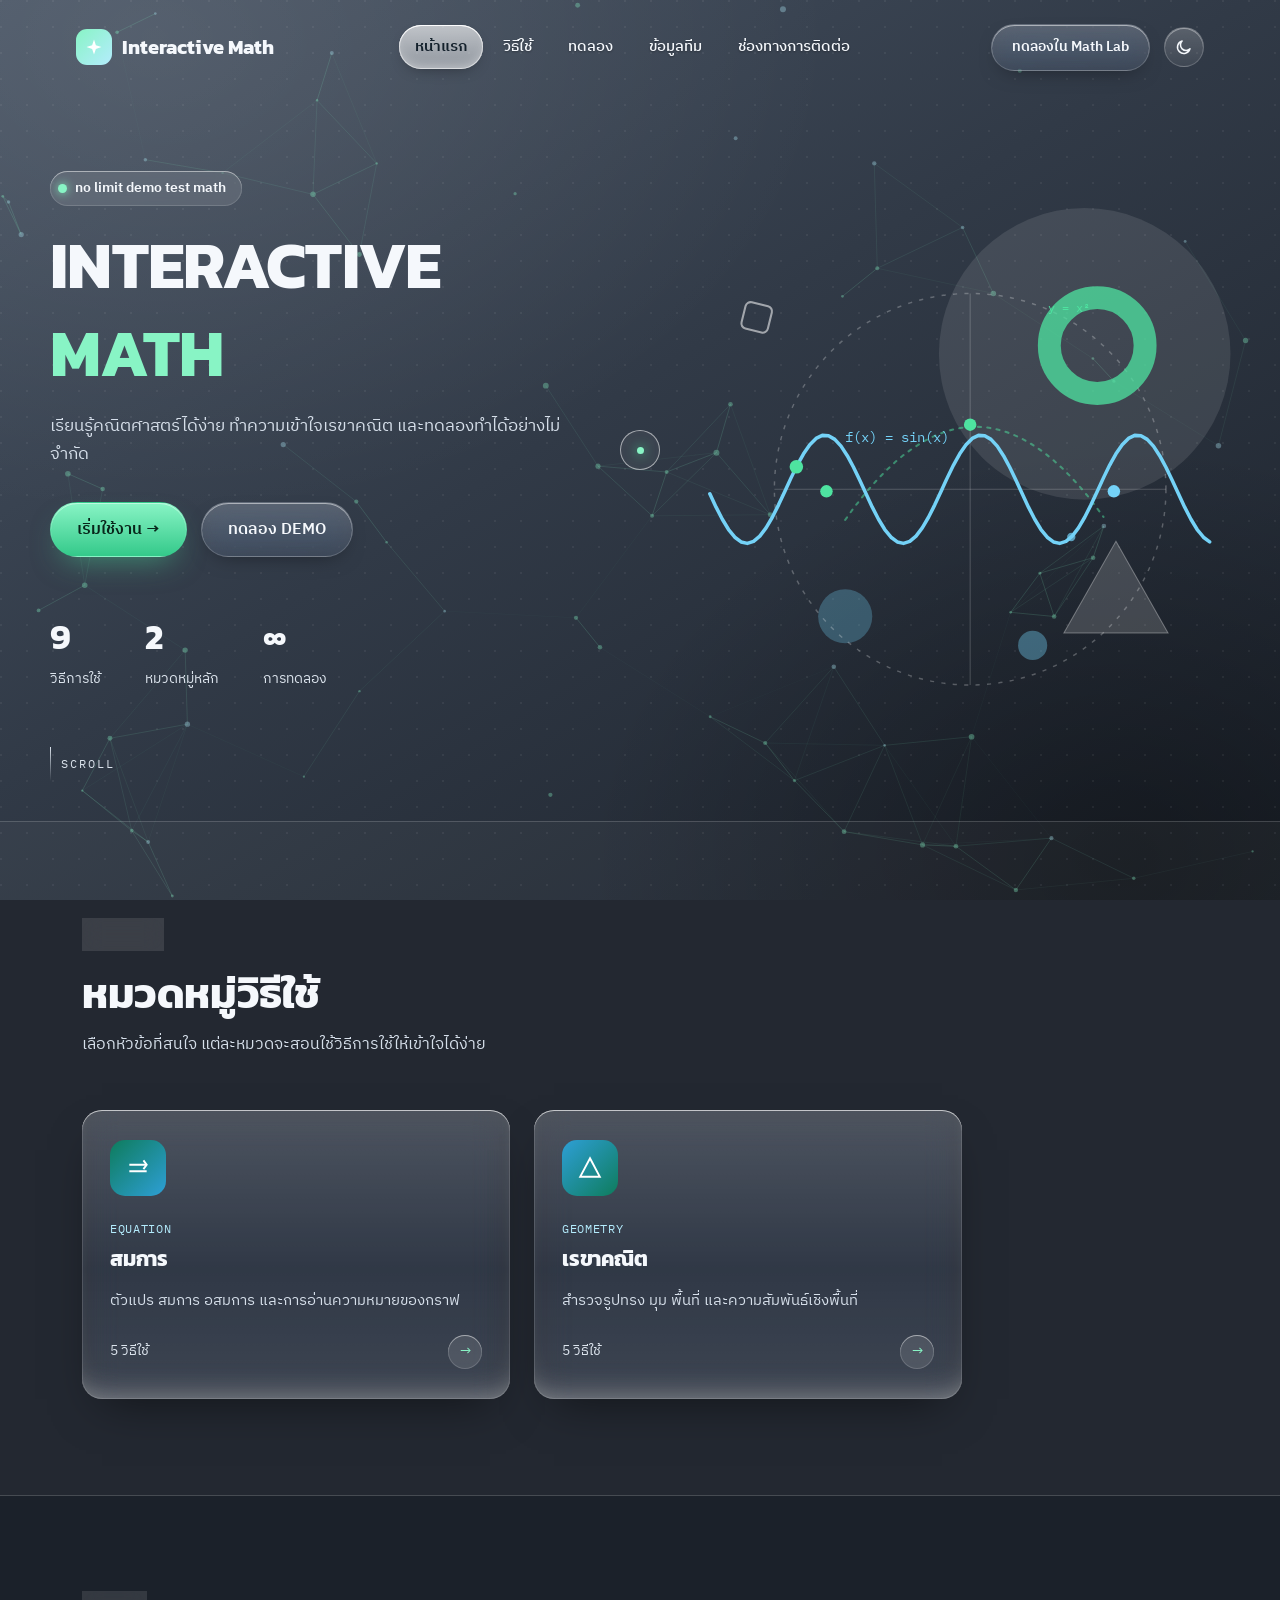
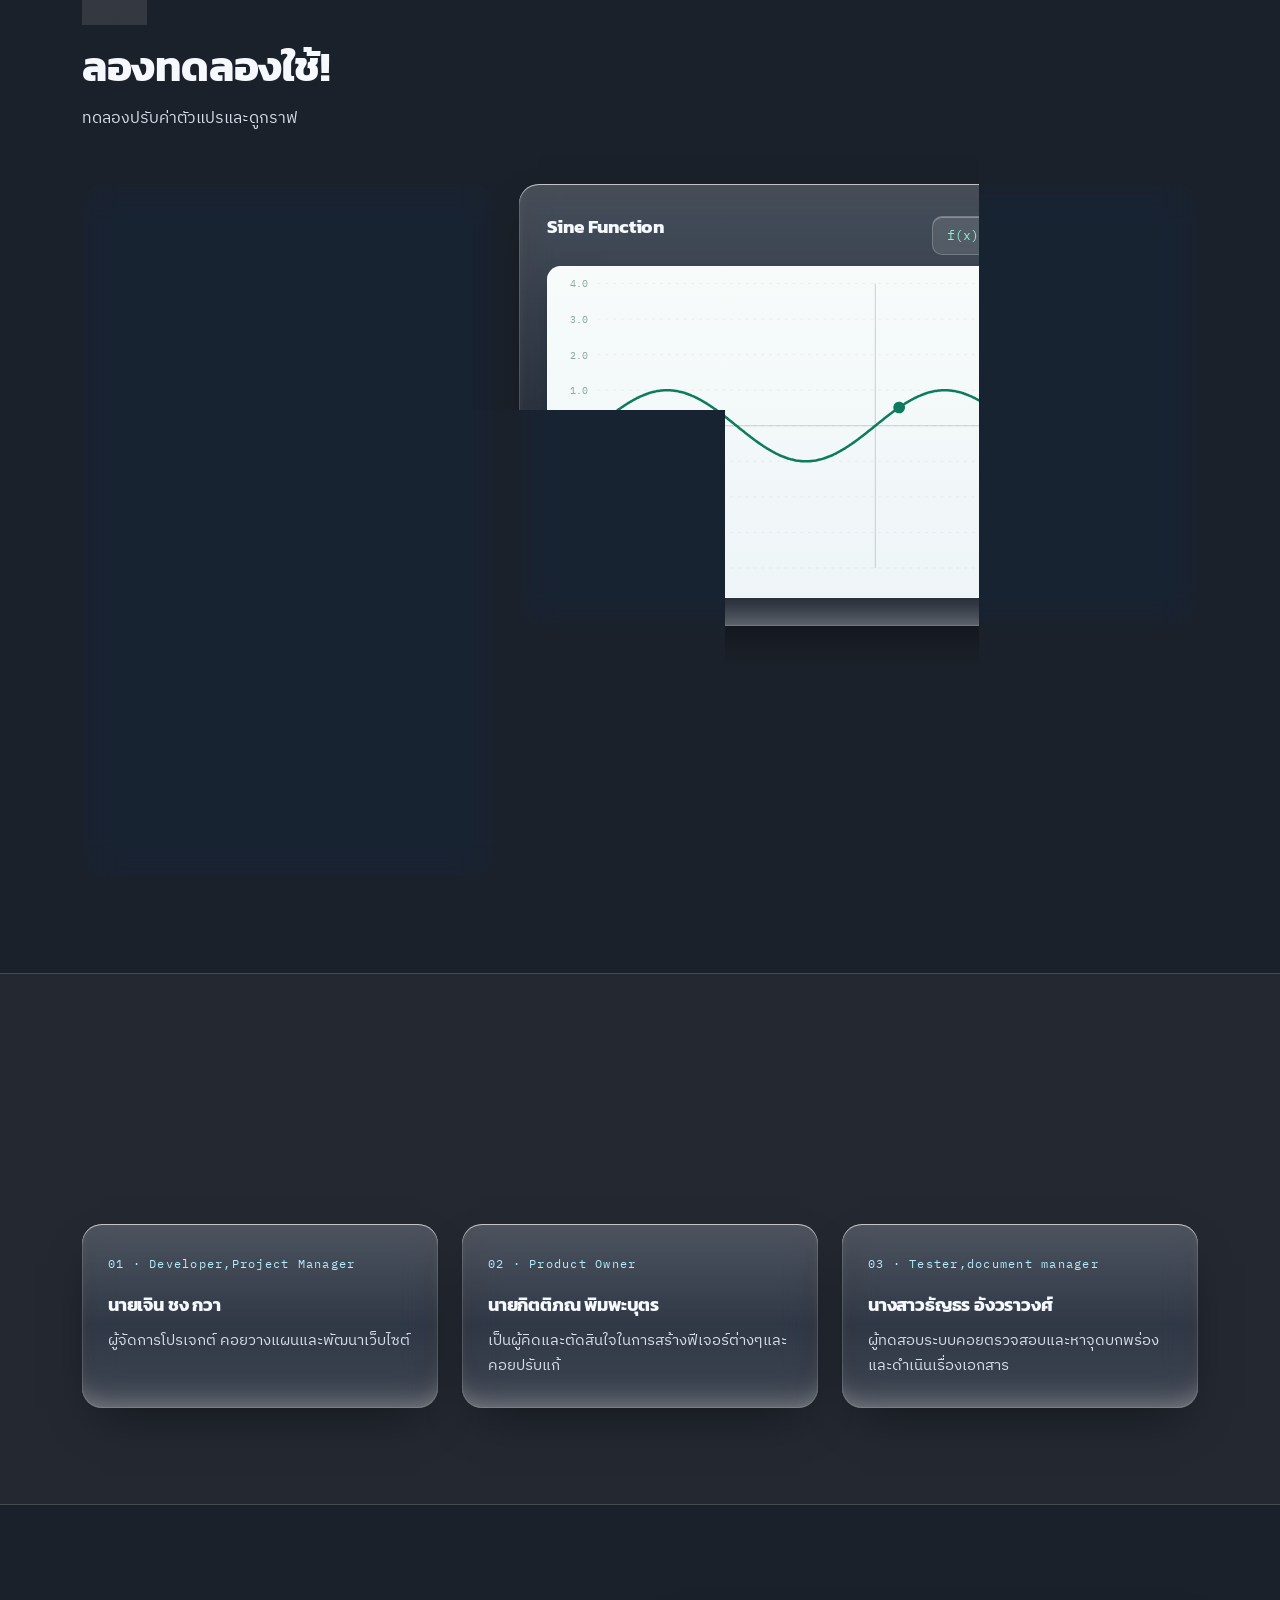
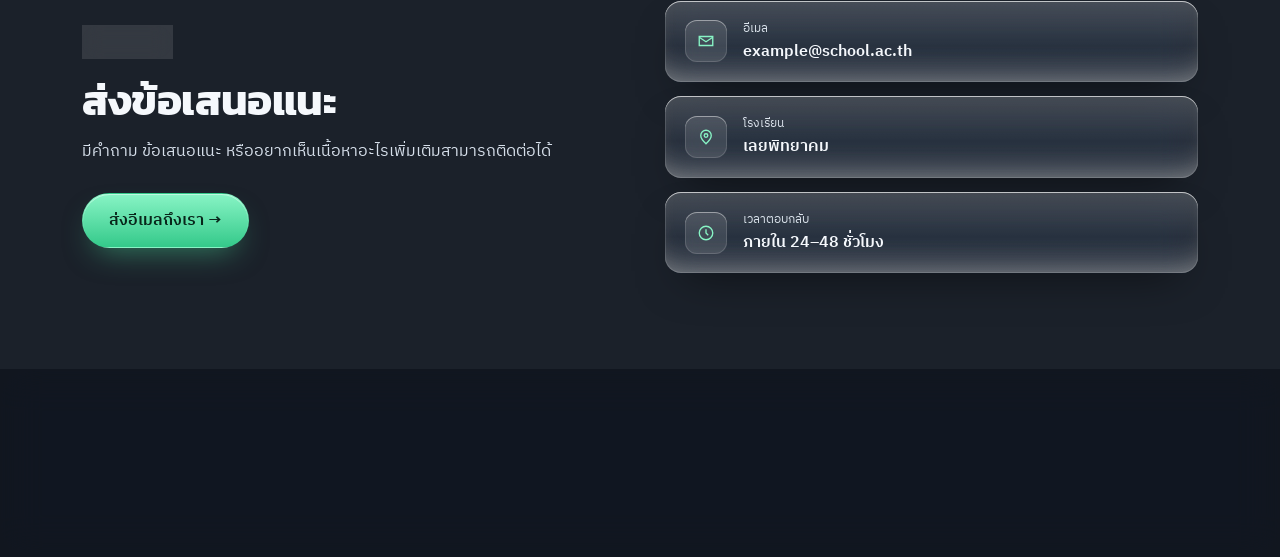
==== commit 03666d6d: "Drop the slide deck; land on the three tools and the report The deck duplicated what the site itself" ====
--- a/หน้าเว็บ/index.html
+++ b/หน้าเว็บ/index.html
@@ -58,7 +58,7 @@
         <div class="hero-actions reveal" style="transition-delay:.26s">
           <!-- href ไปคลังบทเรียนไว้เป็นทางสำรอง: ถ้า tools.js พังหรือโหลดไม่ทัน
                ปุ่มนี้ยังพาไปไหนได้ ไม่ใช่ปุ่มตาย — tools.js จะ preventDefault ทับเอง -->
-          <a href="topics.html" id="openToolChooser" class="btn btn-primary magnetic" data-cursor="button" aria-haspopup="dialog" aria-controls="toolModal">เริ่มทดลองเลย →</a>
+          <a href="topics.html" id="openToolChooser" class="btn btn-primary magnetic" data-cursor="button" aria-haspopup="dialog" aria-controls="toolModal">เริ่มใช้งาน →</a>
           <a href="#lab" class="btn btn-outline magnetic" data-cursor="button">ทดลอง DEMO</a>
         </div>
         <div class="hero-stats reveal" style="transition-delay:.34s">
@@ -148,7 +148,7 @@
         <div class="tilt-scene reveal">
           <div class="about-card tilt" data-cursor="card">
             <span class="about-num">01 · Developer,Project Manager</span>
-            <h3>สมาชิกทีม 1</h3>
+            <h3>นายเจิน ชง กวา</h3>
             <p>ผู้จัดการโปรเจกต์ คอยวางแผนและพัฒนาเว็บไซต์</p>
           </div>
         </div>
@@ -156,16 +156,16 @@
         <div class="tilt-scene reveal" style="transition-delay:.09s">
           <div class="about-card tilt" data-cursor="card">
             <span class="about-num">02 · Product Owner</span>
-            <h3>สมาชิกทีม 2</h3>
-            <p>เป็นคนคิดและตัดสินใจว่าควรจะสร้างฟีเจอร์อะไรและทำไมถึงต้องสร้าง</p>
+            <h3>นายกิตติภณ พิมพะบุตร</h3>
+            <p>เป็นผู้คิดและตัดสินใจในการสร้างฟีเจอร์ต่างๆและคอยปรับแก้</p>
           </div>
         </div>
 
         <div class="tilt-scene reveal" style="transition-delay:.18s">
           <div class="about-card tilt" data-cursor="card">
             <span class="about-num">03 · Tester,document manager</span>
-            <h3>สมาชิกทีม 3</h3>
-            <p>ผู้ทดสอบระบบ คอยตรวจสอบและหาจุดบกพร่อง</p>
+            <h3>นางสาวธัญธร อังวราวงศ์</h3>
+            <p>ผู้ทดสอบระบบคอยตรวจสอบและหาจุดบกพร่องและดำเนินเรื่องเอกสาร</p>
           </div>
         </div>
 
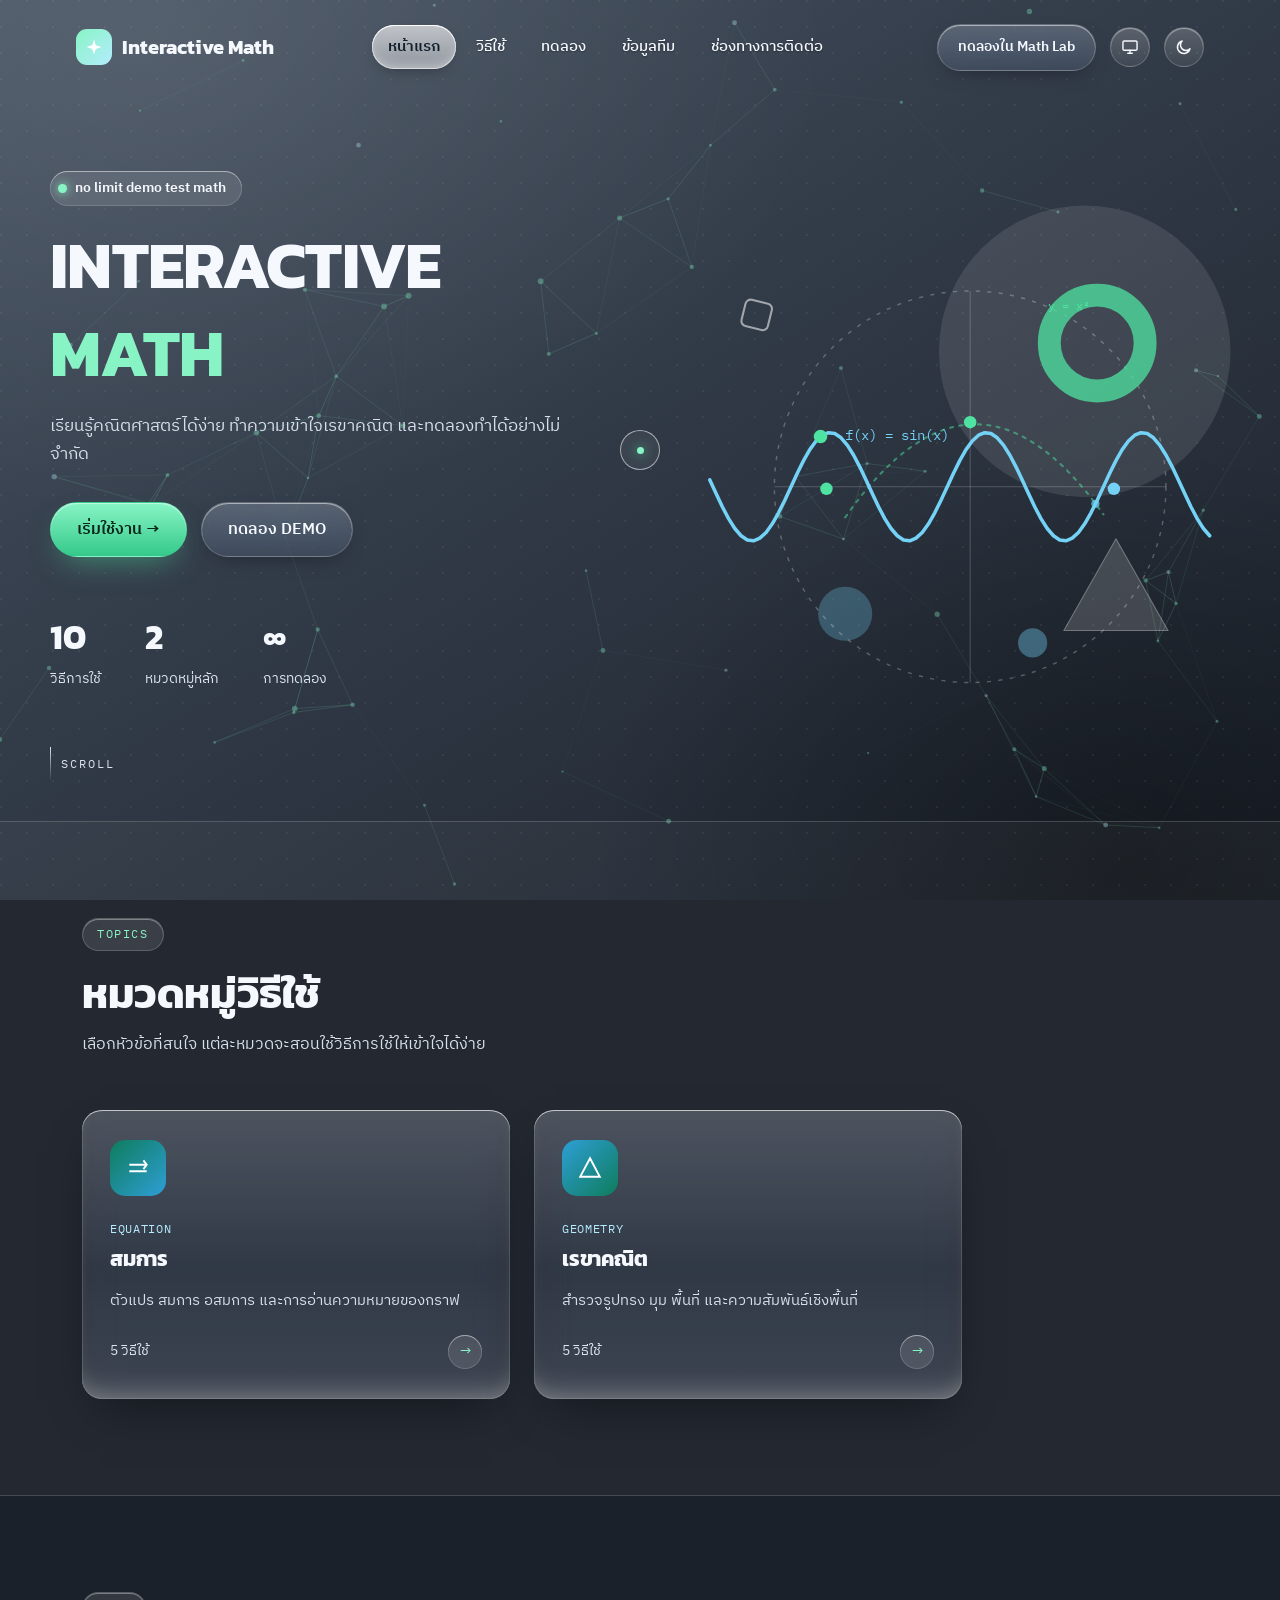
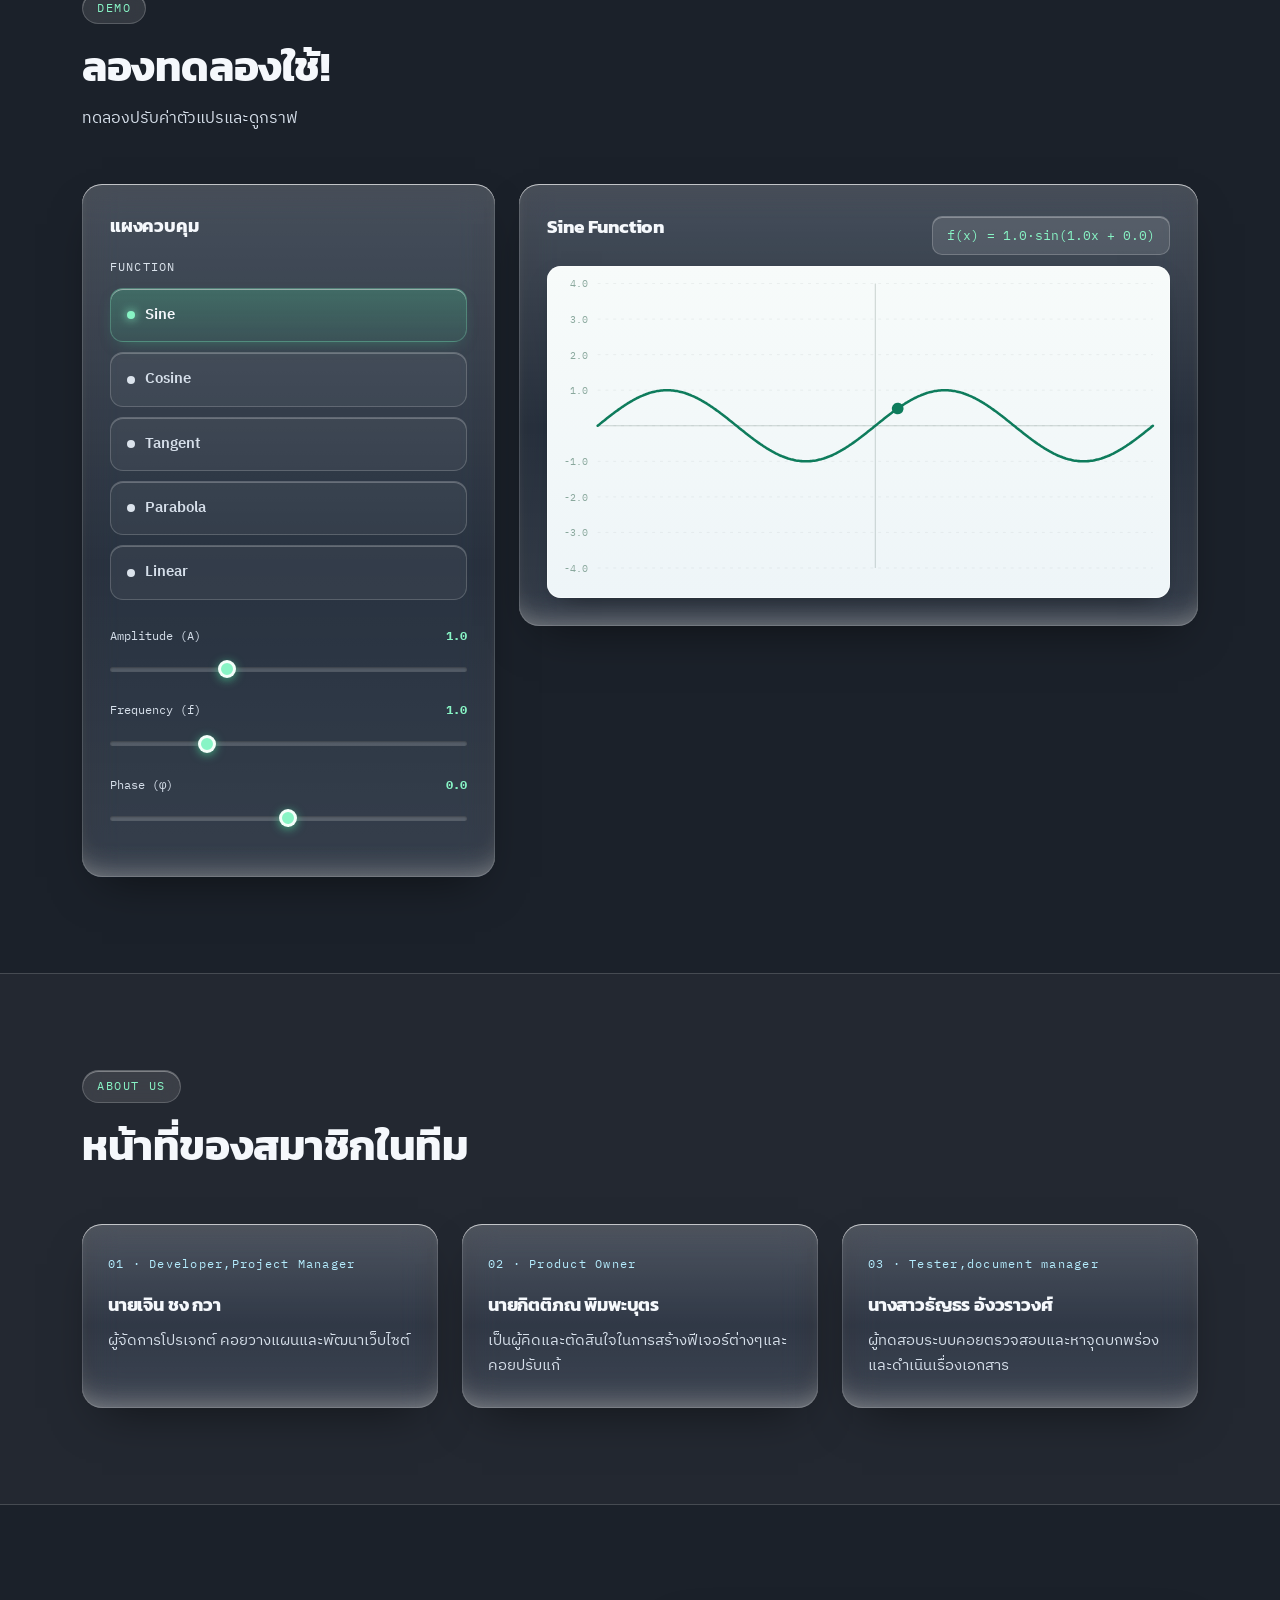
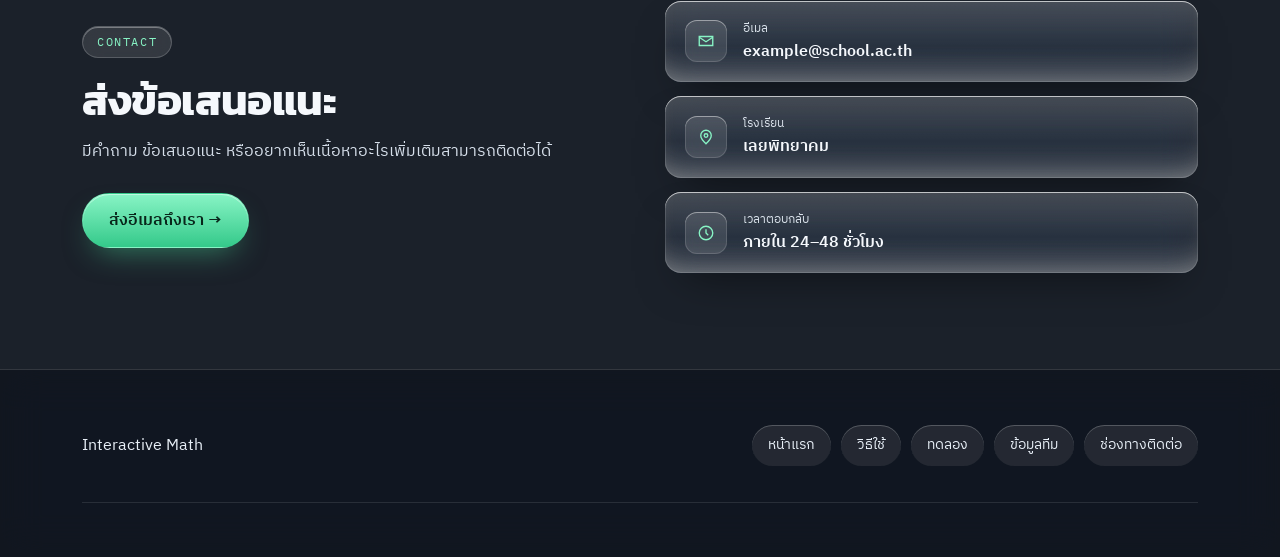
==== commit a88bf807: "Let the reader say whether they are on a computer or a phone The site guesses from the pointer and t" ====
--- a/หน้าเว็บ/index.html
+++ b/หน้าเว็บ/index.html
@@ -8,6 +8,11 @@
 <!-- กัน FOUC: ต้องรันก่อน CSS โหลด ไม่งั้นถ้าเคยเลือก light ไว้จะเห็นพื้นมืดวาบ
      ก่อนสลับเป็นขาว — synchronous ตรงๆ ไม่ต้องรอ DOMContentLoaded -->
 <script>(function(){try{if(localStorage.getItem('im-theme')==='light')document.documentElement.setAttribute('data-theme','light');}catch(e){}})();</script>
+
+<!-- โหมดอุปกรณ์: ต้องรันก่อน CSS ด้วยเหตุผลเดียวกับสคริปต์กันธีมวาบข้างบน ไม่งั้นมือถือ
+     จะเห็นเลย์เอาต์คอมวาบขึ้นมาก่อนหนึ่งเฟรม เดาจากอุปกรณ์ให้ก่อน แล้วผู้ใช้เลือกทับได้
+     ที่หน้ารวมลิงก์หรือปุ่มบนแถบนำทาง — ข้อความชุดนี้เหมือนกันทุกหน้า -->
+<script>(function(){var d=null;try{d=localStorage.getItem('im-device');}catch(e){}if(d!=='mobile'&&d!=='desktop')d=(matchMedia('(pointer:coarse)').matches||innerWidth<=820)?'mobile':'desktop';document.documentElement.dataset.device=d;})();</script>
 
 <link rel="preconnect" href="https://fonts.googleapis.com">
 <link rel="preconnect" href="https://fonts.gstatic.com" crossorigin>
@@ -38,6 +43,12 @@
     </div>
     <div class="nav-cta">
       <a href="#lab" class="btn btn-outline magnetic" data-cursor="button" style="padding:11px 20px;font-size:.88rem;">ทดลองใน Math Lab</a>
+      <!-- โหมดอุปกรณ์: ที่เลือกจริงอยู่หน้ารวมลิงก์ ปุ่มนี้เป็นทางออกเผื่อเดาผิด
+           ไอคอนสลับด้วย CSS จาก [data-device] เหมือนคู่ sun/moon ข้างๆ -->
+      <button class="theme-toggle" id="deviceToggle" aria-pressed="false" aria-label="สลับเป็นโหมดมือถือ" data-cursor="button">
+        <svg class="i-monitor" viewBox="0 0 24 24" fill="none" stroke="currentColor" stroke-width="1.9" stroke-linecap="round" stroke-linejoin="round" aria-hidden="true"><rect x="2.6" y="4" width="18.8" height="12.4" rx="1.8"/><path d="M9 20.4h6M12 16.4v4"/></svg>
+        <svg class="i-phone" viewBox="0 0 24 24" fill="none" stroke="currentColor" stroke-width="1.9" stroke-linecap="round" stroke-linejoin="round" aria-hidden="true"><rect x="6.6" y="2.4" width="10.8" height="19.2" rx="2.4"/><path d="M10.6 5.4h2.8"/></svg>
+      </button>
       <button class="theme-toggle" id="themeToggle" aria-pressed="false" aria-label="สลับเป็นธีมสว่าง" data-cursor="button">
         <svg class="i-sun" viewBox="0 0 24 24" fill="none" stroke="currentColor" stroke-width="2" stroke-linecap="round" aria-hidden="true"><circle cx="12" cy="12" r="4.2"/><path d="M12 2.5v2.4M12 19.1v2.4M4.2 4.2l1.7 1.7M18.1 18.1l1.7 1.7M2.5 12h2.4M19.1 12h2.4M4.2 19.8l1.7-1.7M18.1 5.9l1.7-1.7"/></svg>
         <svg class="i-moon" viewBox="0 0 24 24" fill="none" stroke="currentColor" stroke-width="2" stroke-linecap="round" stroke-linejoin="round" aria-hidden="true"><path d="M20 14.5A8.5 8.5 0 1 1 9.5 4a6.8 6.8 0 0 0 10.5 10.5z"/></svg>
@@ -285,6 +296,7 @@
      ============================================ -->
 <script src="assets/js/core.js"></script>
 <script src="assets/js/theme.js"></script>
+<script src="assets/js/device.js"></script>
 <script src="assets/js/scroll.js"></script>
 <script src="assets/js/cursor.js"></script>
 <script src="assets/js/field.js"></script>
--- a/หน้าเว็บ/assets/css/layout.css
+++ b/หน้าเว็บ/assets/css/layout.css
@@ -184,6 +184,14 @@
 .theme-toggle .i-moon{display:flex;}
 [data-theme="light"] .theme-toggle .i-sun{display:flex;}
 [data-theme="light"] .theme-toggle .i-moon{display:none;}
+
+/* ปุ่มสลับโหมดอุปกรณ์ — ใช้เปลือกเดียวกับ .theme-toggle ทั้งดุ้น ต่างแค่คู่ไอคอน
+   หลักการอ่านเหมือนกัน: ปุ่มแสดง "สิ่งที่คุณอยู่ในนั้น" ไม่ใช่สิ่งที่จะเปลี่ยนไป
+   สลับด้วย CSS ล้วนจาก [data-device] เช่นเดียวกัน จึงไม่ต้องรอ JS */
+.theme-toggle .i-phone{display:none;}
+.theme-toggle .i-monitor{display:flex;}
+[data-device="mobile"] .theme-toggle .i-phone{display:flex;}
+[data-device="mobile"] .theme-toggle .i-monitor{display:none;}
 
 .menu-btn{display:none;background:none;border:none;cursor:pointer;padding:8px;}
 .menu-btn span{display:block;width:22px;height:2px;background:var(--ink);margin:5px 0;border-radius:2px;}
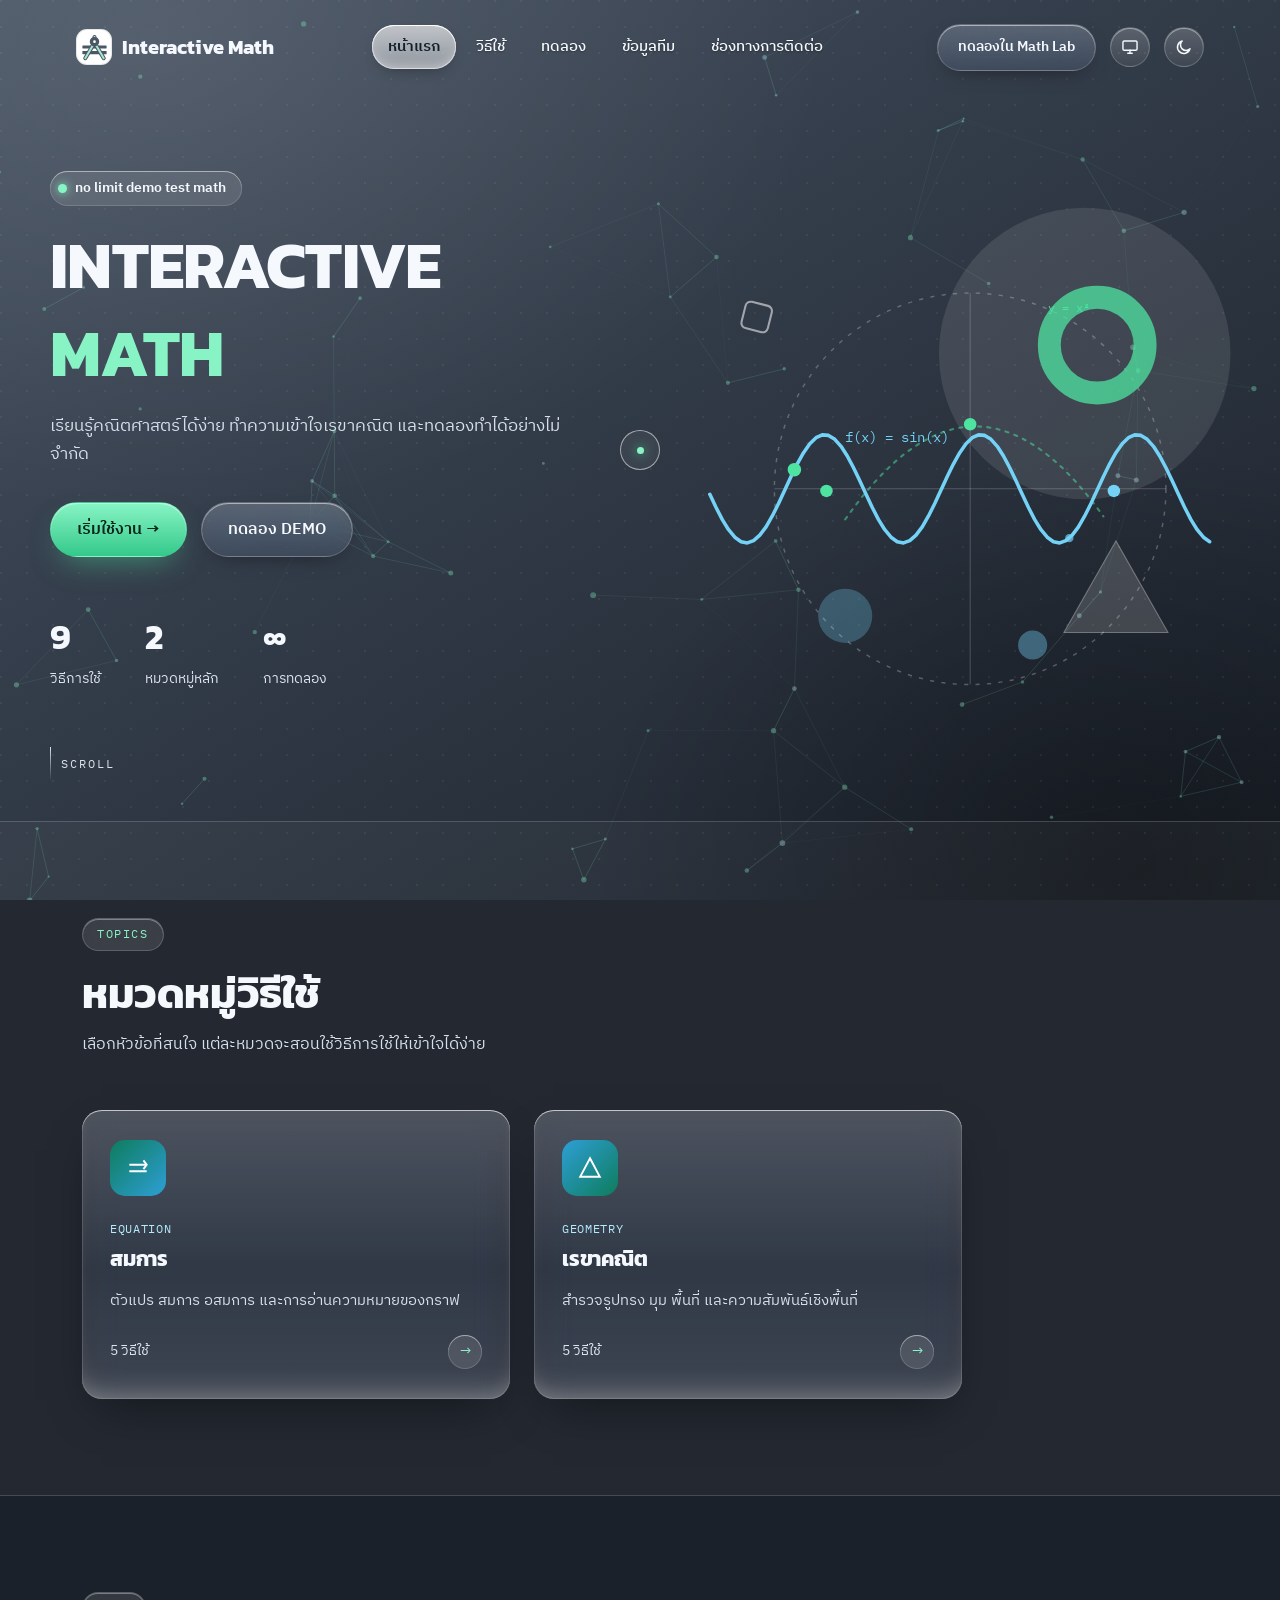
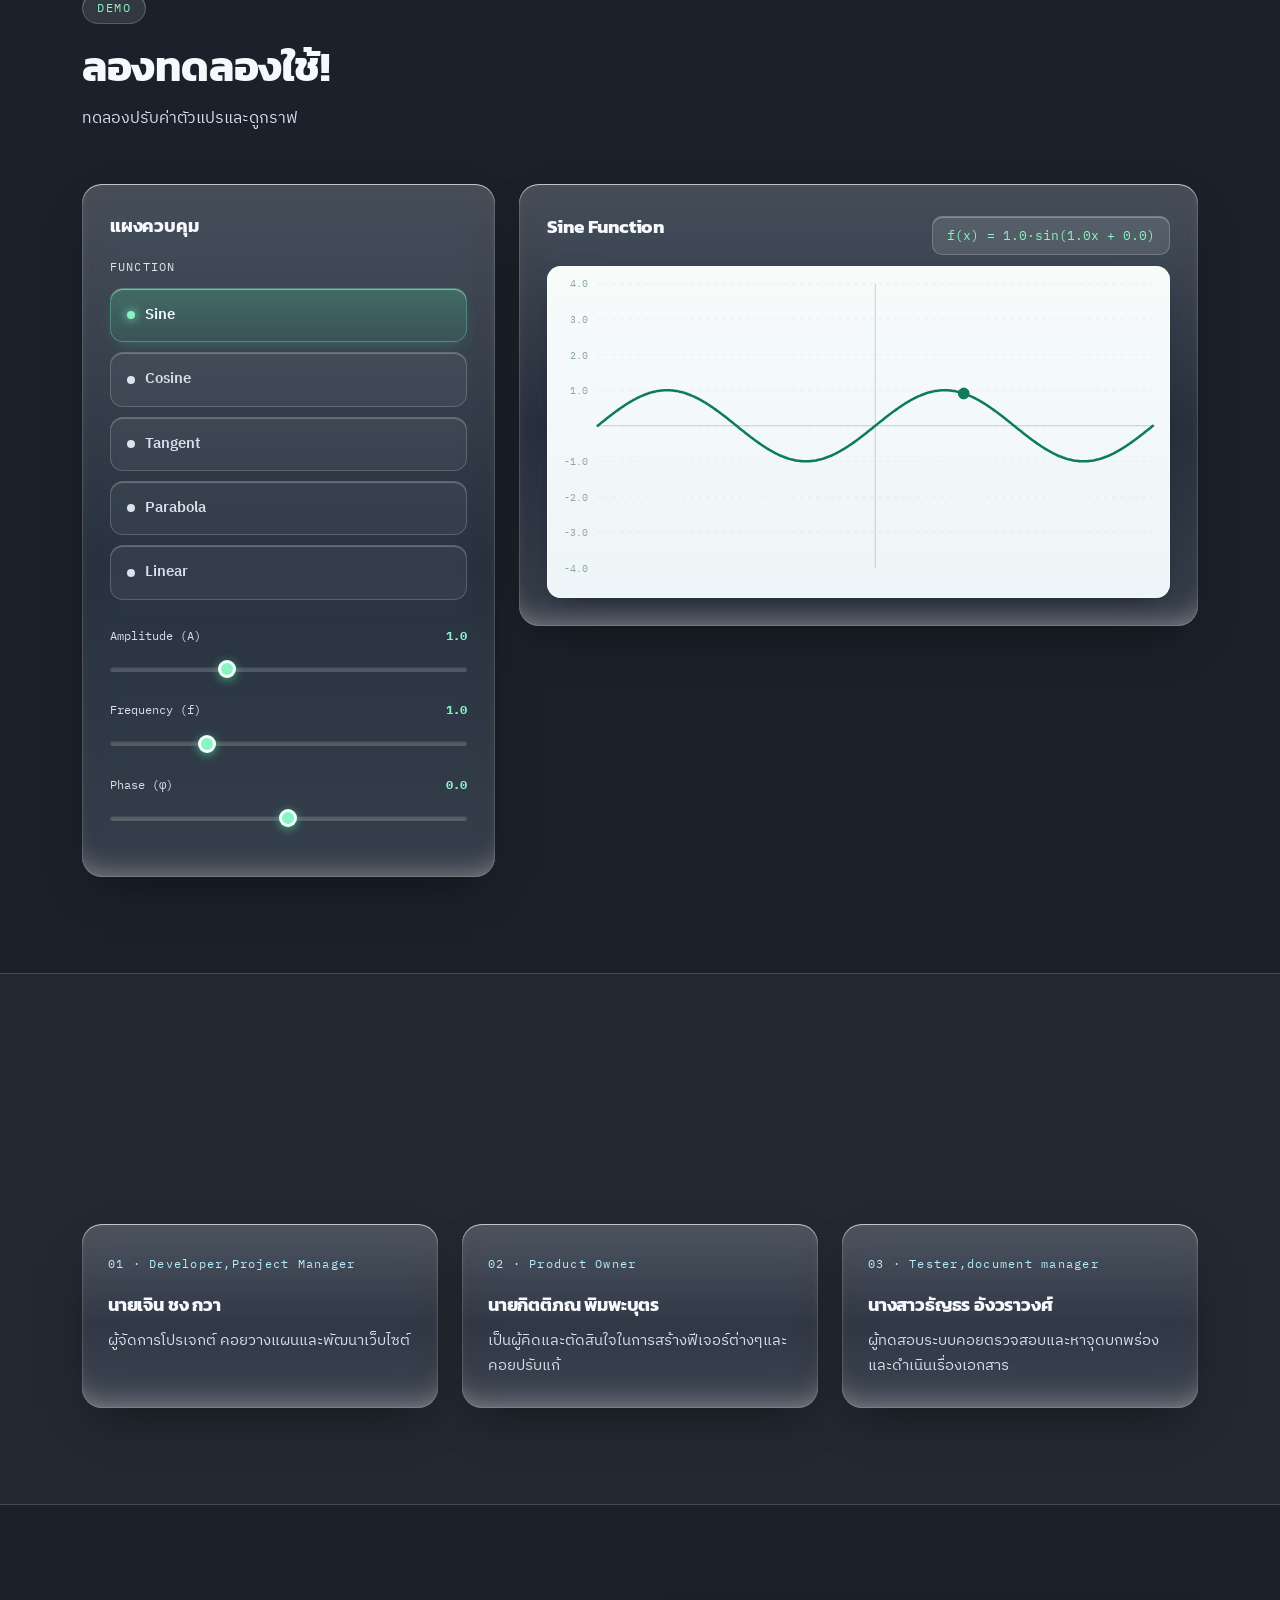
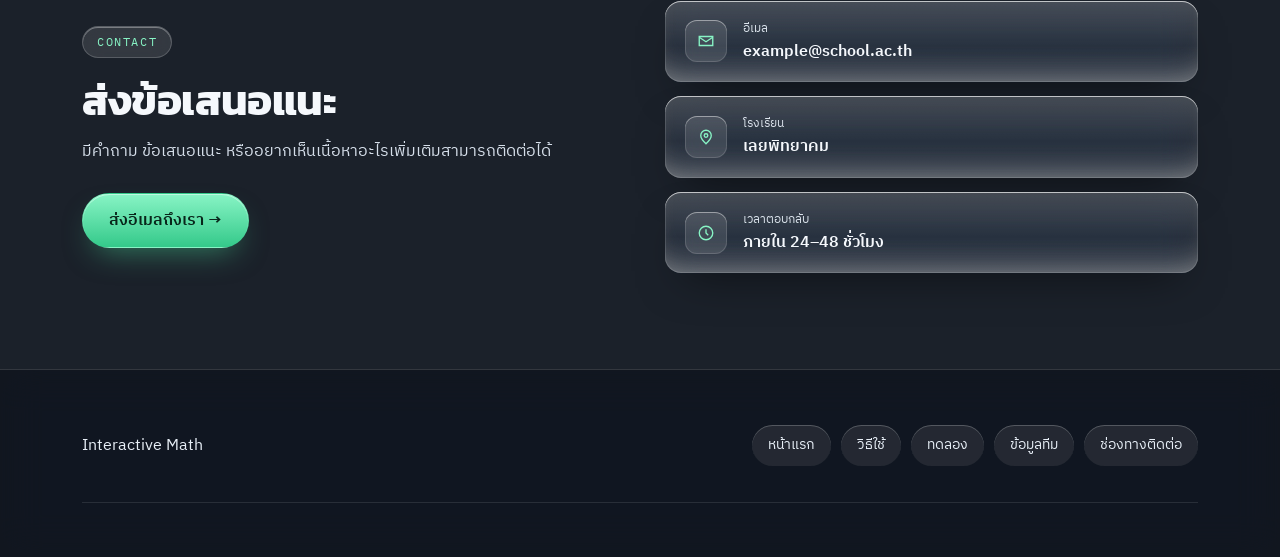
==== commit 4a96896d: "Give the three pages one logo instead of three icons A compass drawn over an equals sign, from the s" ====
--- a/หน้าเว็บ/index.html
+++ b/หน้าเว็บ/index.html
@@ -28,8 +28,23 @@
   <nav>
     <span class="nav-refract" aria-hidden="true"></span>
     <a href="#home" class="logo" data-cursor="link">
+      <!-- โลโก้ประจำโปรเจกต์ วงเวียน (เรขาคณิต) ซ้อนบนเครื่องหมายเท่ากับ (สมการ)
+           คำอธิบายเต็มของลำดับการวาดและเหตุผลที่ต้องมีเส้นขอบอยู่ที่ ../index.html
+           ตัวเดียวกันทุกที่ ห้ามแก้ที่เดียว -->
       <span class="logo-mark">
-        <svg width="18" height="18" viewBox="0 0 24 24" fill="none" aria-hidden="true"><path d="M12 2L14.5 9.5L22 12L14.5 14.5L12 22L9.5 14.5L2 12L9.5 9.5L12 2Z" fill="currentColor"/></svg>
+        <svg width="27" height="27" viewBox="0 0 48 48" fill="none" aria-hidden="true">
+          <rect x="2.5" y="20.4" width="43" height="5.4" rx=".8" fill="#4a5865"/>
+          <rect x="2.5" y="30.4" width="43" height="5.4" rx=".8" fill="#4a5865"/>
+          <g stroke-linecap="round">
+            <g stroke="#4a5865" stroke-width="7.2">
+              <path d="M24 5.2v4.4"/><path d="M22.2 18.4 7.6 43"/><path d="M25.8 18.4 40.4 43"/>
+            </g>
+            <g stroke="#a8e6cf" stroke-width="3.6">
+              <path d="M24 5.2v4.4"/><path d="M22.2 18.4 7.6 43"/><path d="M25.8 18.4 40.4 43"/>
+            </g>
+          </g>
+          <circle cx="24" cy="13.6" r="5.4" fill="#ffffff" stroke="#4a5865" stroke-width="6"/>
+        </svg>
       </span>
       Interactive Math
     </a>
--- a/หน้าเว็บ/assets/css/layout.css
+++ b/หน้าเว็บ/assets/css/layout.css
@@ -120,10 +120,16 @@
 }
 header.scrolled .nav-refract{opacity:1;}
 .logo{display:flex;align-items:center;gap:10px;font-family:var(--display);font-weight:700;font-size:1.25rem;}
+/* พื้นขาวเพราะโลโก้ถือสีของตัวเองมาแล้ว (มิ้นต์ + หมึกเข้ม) วางบนไล่เฉดเขียว-ฟ้าเดิม
+   มิ้นต์จะจมหายไปกับพื้น และไม่ใส่ color เพราะไม่มีเส้นไหนใน SVG ใช้ currentColor แล้ว
+
+   ขอบ 1px จำเป็นเฉพาะธีมสว่าง ซึ่งพื้นหน้าเป็น #f5f7f9 — ชิปขาวล้วนจะไม่มีขอบให้เห็น
+   ในธีมมืดขอบนี้แทบมองไม่ออกอยู่แล้ว จึงเขียนครั้งเดียวใช้ได้ทั้งสองธีม */
 .logo-mark{
   width:36px;height:36px;border-radius:11px;
-  background:linear-gradient(135deg,var(--green),var(--blue));
-  display:flex;align-items:center;justify-content:center;color:#fff;flex-shrink:0;
+  background:#ffffff;
+  box-shadow:inset 0 0 0 1px rgba(19,26,36,.10);
+  display:flex;align-items:center;justify-content:center;flex-shrink:0;
 }
 .nav-links{display:flex;align-items:center;gap:4px;position:relative;}
 .nav-links a{
@@ -423,6 +429,82 @@
 }
 
 /* ============================================
+   โหมดมือถือ
+
+   key จาก [data-device="mobile"] ไม่ใช่ @media โดยตั้งใจ ด้วยเหตุผลสองข้อ:
+
+   1. โทรศัพท์ที่หมุนเป็นแนวนอนกว้างเกิน 920px ทันที เลย์เอาต์คอมจะเด้งกลับมา
+      ทั้งที่ยังเป็นนิ้วเหมือนเดิม กฎชุดนี้จึงต้องไม่ผูกกับความกว้าง
+   2. ผู้ใช้ที่เลือก "คอมพิวเตอร์" ต้องได้ของเดิมเป๊ะ ต่อให้ย่อหน้าต่างจนแคบแค่ไหน
+      กฎในบล็อกนี้ไม่ match ให้เขาสักข้อ
+
+   จึงต้องบังคับกฎของ breakpoint 920/560 ข้างบนซ้ำอีกรอบตรงนี้ ไม่ใช่พึ่งว่าจอแคบพอ
+   ============================================ */
+
+:root[data-device="mobile"] .hero-grid,
+:root[data-device="mobile"] .contact-grid,
+:root[data-device="mobile"] .topic-grid,
+:root[data-device="mobile"] .about-grid,
+:root[data-device="mobile"] .lab-grid{grid-template-columns:1fr;}
+:root[data-device="mobile"] .hero-art{order:-1;max-width:380px;margin:0 auto;}
+:root[data-device="mobile"] .nav-links{display:none;}
+:root[data-device="mobile"] .nav-links.open{display:flex;}
+:root[data-device="mobile"] .menu-btn{display:block;}
+:root[data-device="mobile"] .nav-cta .btn-outline{display:none;}
+:root[data-device="mobile"] .wrap{padding:0 20px;}
+:root[data-device="mobile"] nav{padding:14px 20px;}
+:root[data-device="mobile"] section{padding:68px 0;}
+
+/* หัวเรื่อง hero คิดจาก vw ซึ่งบนแนวนอนของโทรศัพท์จะพองจนล้น — ตรึงเพดานไว้ */
+:root[data-device="mobile"] .hero h1{font-size:clamp(2.1rem,8vw,3rem);}
+:root[data-device="mobile"] .hero p.lead{font-size:1rem;}
+:root[data-device="mobile"] .section-head{margin-bottom:36px;}
+:root[data-device="mobile"] .hero-stats{gap:24px;flex-wrap:wrap;}
+
+/* ---------- เป้าแตะ ----------
+   นิ้วต้องการอย่างน้อย 44px ทุกด้าน ปุ่มเหล่านี้เดิมสูงราว 34-40px */
+:root[data-device="mobile"] .btn{min-height:48px;padding:14px 24px;}
+:root[data-device="mobile"] .theme-toggle{width:44px;height:44px;}
+:root[data-device="mobile"] .menu-btn{padding:11px;}
+:root[data-device="mobile"] .nav-links.open a{padding:14px 16px;min-height:48px;display:flex;align-items:center;}
+:root[data-device="mobile"] .footer-links a{padding:10px 14px;}
+:root[data-device="mobile"] .func-item{min-height:48px;}
+
+/* slider ของ Math Lab: ราง 5px กับหัวจับ 18px เล็กเกินกว่าจะจิ้มโดนด้วยนิ้ว
+   ขยายรางเพื่อให้ "แถบที่แตะได้" กว้างขึ้น ไม่ใช่แค่ตัวหัวจับ */
+:root[data-device="mobile"] input[type=range]{height:10px;border-radius:6px;}
+:root[data-device="mobile"] input[type=range]::-webkit-slider-thumb{width:28px;height:28px;}
+:root[data-device="mobile"] input[type=range]::-moz-range-thumb{width:28px;height:28px;}
+:root[data-device="mobile"] .slider-group{margin-bottom:26px;}
+
+/* ---------- น้ำหนักการวาด ----------
+   การ์ดแก้วหกใบซ้อน backdrop-filter พร้อมกันเป็นงานหนักจริงบน Android ระดับกลาง
+   และเป็นเอฟเฟกต์ที่มองแทบไม่ออกบนจอเล็ก — ทิ้งฟิล์มเบลอ เก็บไล่เฉดกับขอบสว่างไว้
+   หน้าตาจึงยังเป็นการ์ดชุดเดิม */
+:root[data-device="mobile"] .topic-card,
+:root[data-device="mobile"] .about-card,
+:root[data-device="mobile"] .c-card,
+:root[data-device="mobile"] .panel,
+:root[data-device="mobile"] .nav-links.open{
+  backdrop-filter:none;
+  -webkit-backdrop-filter:none;
+}
+:root[data-device="mobile"] .panel{padding:20px;}
+
+/* tilt.js ไม่ subscribe ticker ในโหมดนี้อยู่แล้ว (ดู core.js → IM.mouseFx)
+   แต่ perspective ที่ .tilt-scene ตั้งไว้ยังสร้าง stacking context เปล่าๆ อยู่ */
+:root[data-device="mobile"] .tilt-scene{perspective:none;}
+:root[data-device="mobile"] .tilt{transform:none !important;}
+
+/* หน้าต่างเลือกเครื่องมือ: เต็มความกว้าง เลื่อนอ่านได้ แบบเดียวกับ breakpoint 560 */
+:root[data-device="mobile"] .tm-grid{grid-template-columns:1fr;}
+:root[data-device="mobile"] .tool-modal{padding:0;}
+:root[data-device="mobile"] .tm-panel{
+  border-radius:0;max-height:100vh;height:100%;
+  padding:64px 20px 24px;overflow-y:auto;
+}
+
+/* ============================================
    หน้าต่างเลือกเครื่องมือ (tool chooser)
 
    โครงเดียวกับหน้าต่างวิดีโอใน lessons.css เป๊ะ แต่ต้องเป็นคนละคลาส
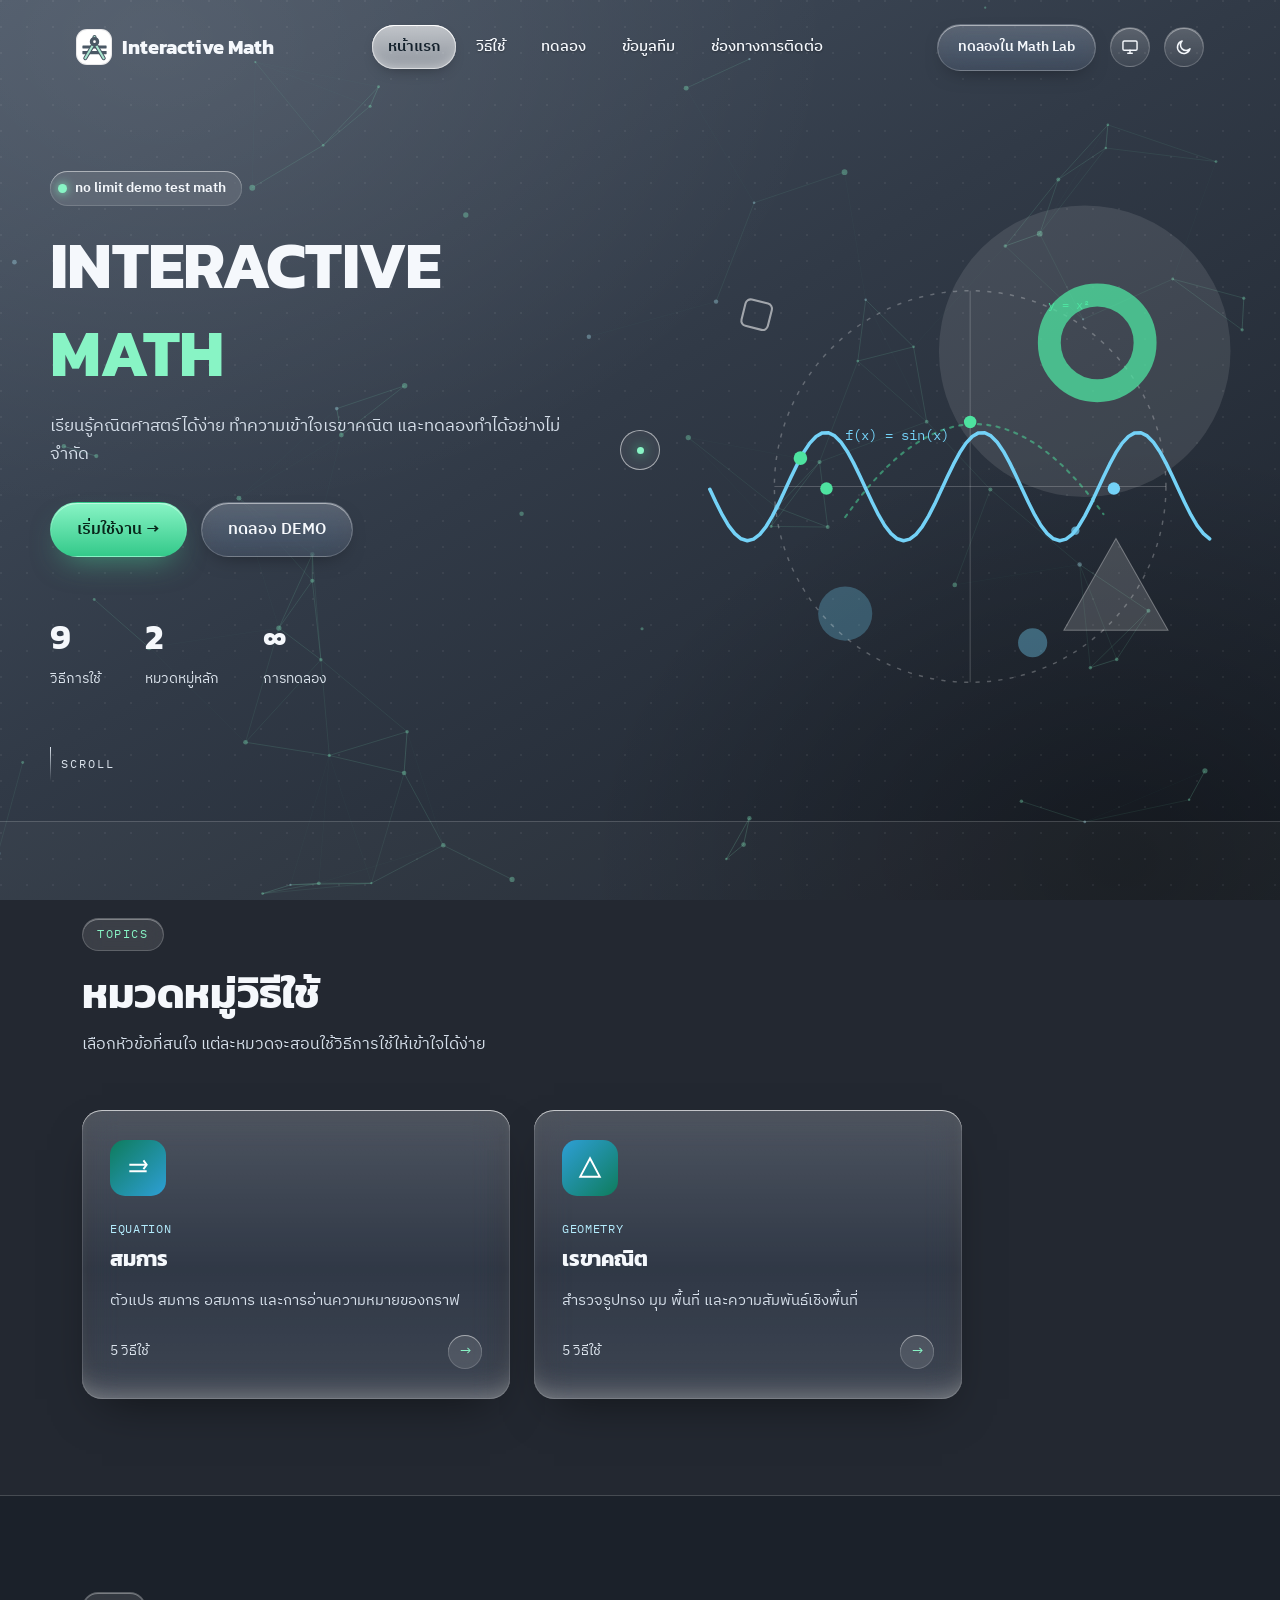
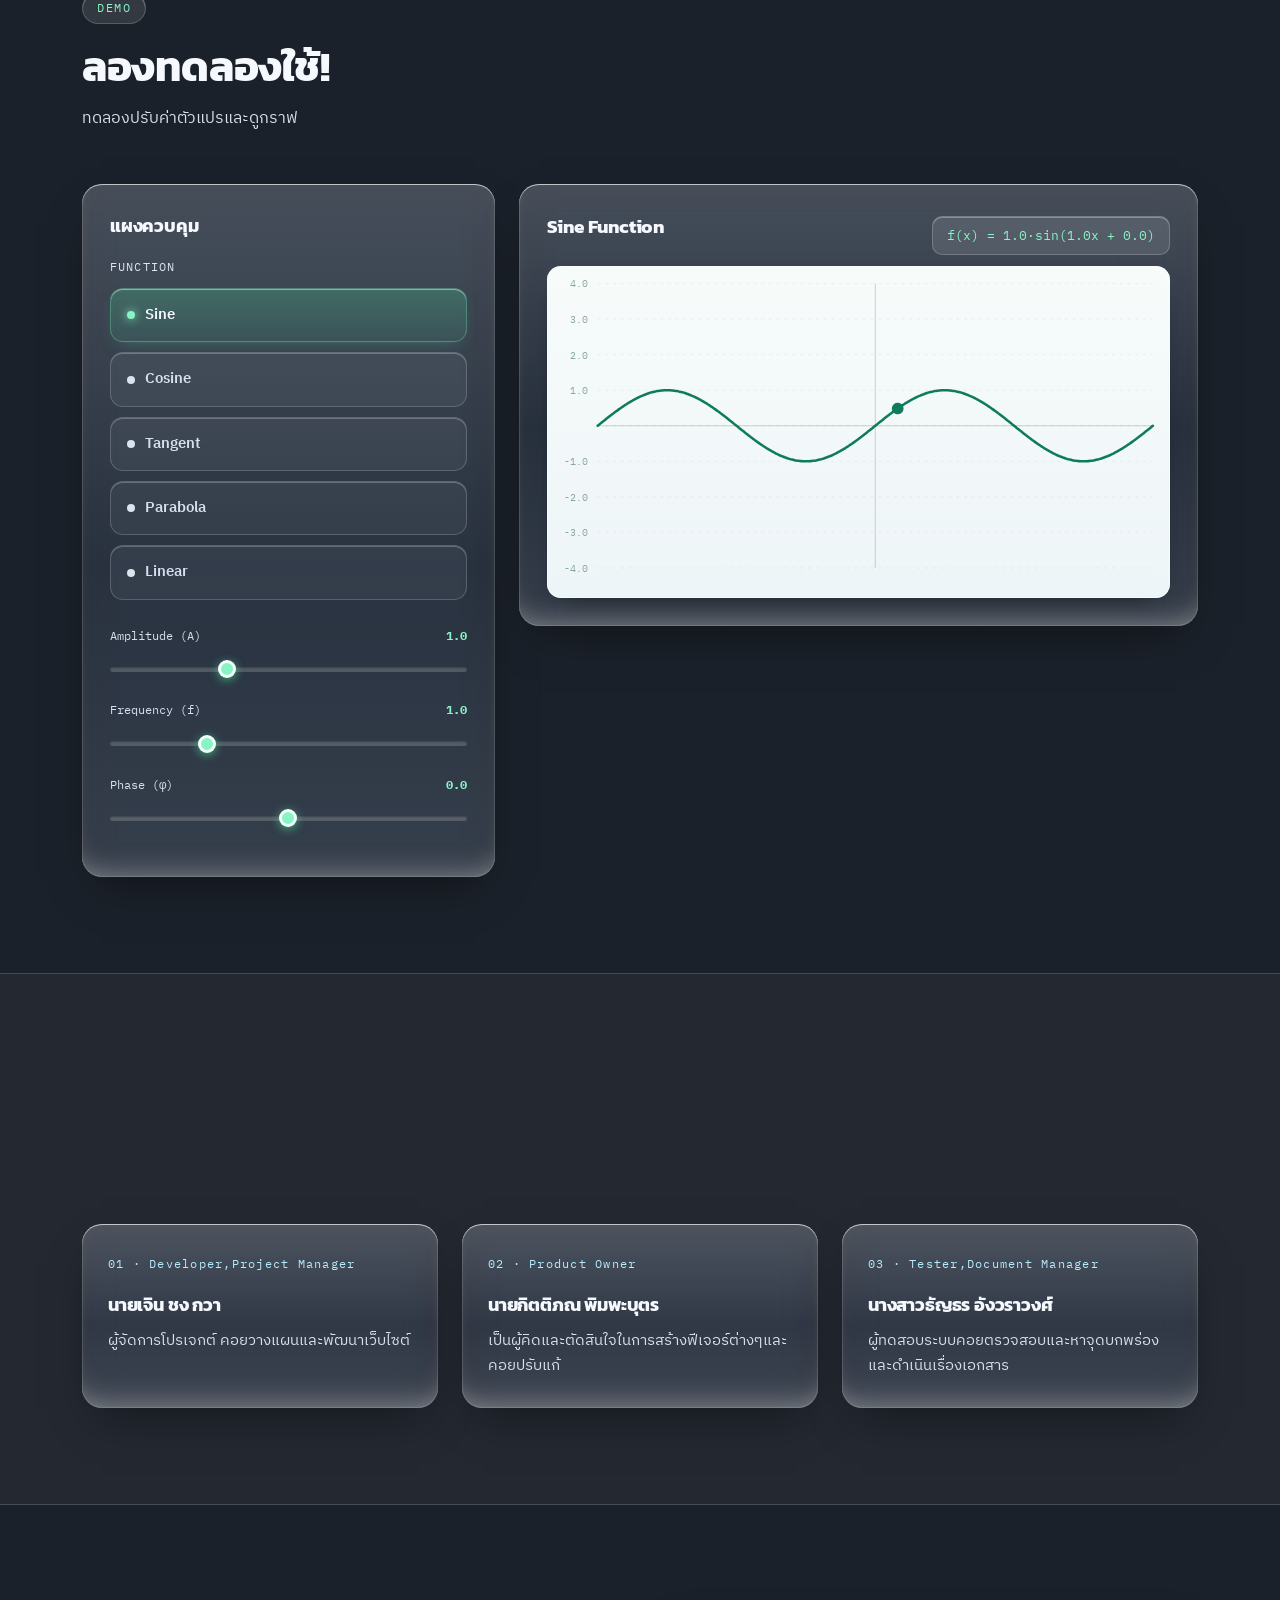
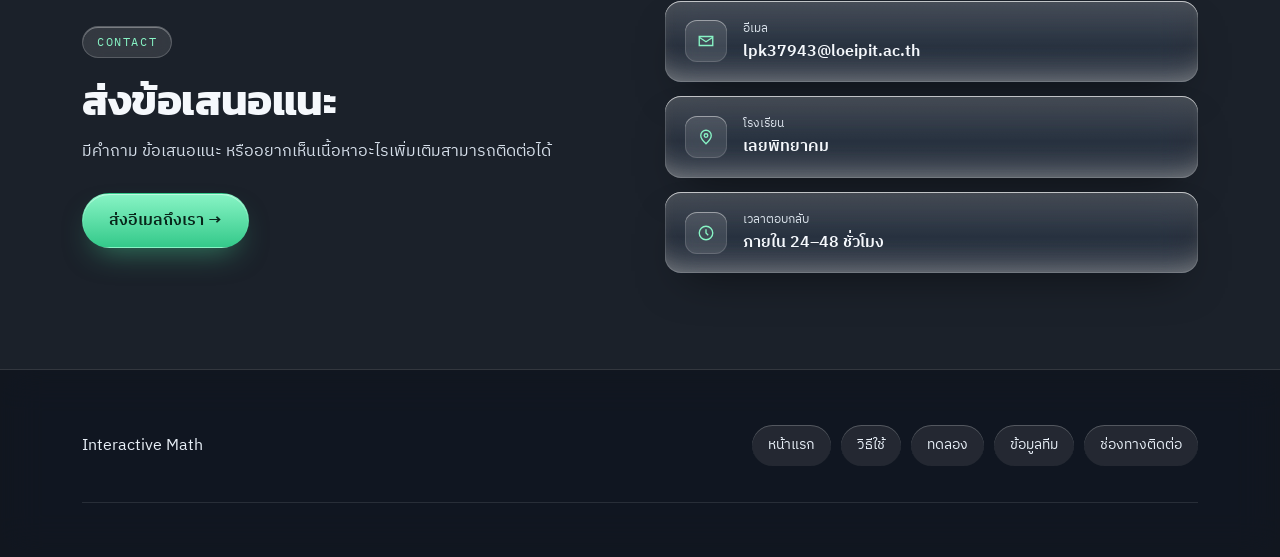
==== commit 22951eb4: "Make the project findable, and give both tools a way in Four things, all aimed at what someone meets" ====
--- a/หน้าเว็บ/index.html
+++ b/หน้าเว็บ/index.html
@@ -4,6 +4,17 @@
 <meta charset="UTF-8">
 <meta name="viewport" content="width=device-width, initial-scale=1.0">
 <title>Interactive Math — เรียนคณิตศาสตร์แบบ Interactive</title>
+
+<!-- ไอคอนแท็บ + ภาพตอนแชร์ลิงก์ — ดูคำอธิบายเรื่อง URL เต็มที่ ../index.html -->
+<link rel="icon" href="../assets/favicon.svg" type="image/svg+xml">
+<link rel="apple-touch-icon" href="../assets/apple-touch-icon.png">
+<meta name="description" content="เว็บไซต์หลักของโครงงาน Interactive Math — ปรับค่ากราฟฟังก์ชันสด (sine, cosine, พาราโบลา) และคลังบทเรียนที่ค้นหาและกรองตามหมวดได้">
+<meta property="og:type" content="website">
+<meta property="og:title" content="Interactive Math — เว็บไซต์หลัก">
+<meta property="og:description" content="ปรับค่ากราฟฟังก์ชันสด และคลังบทเรียน">
+<meta property="og:image" content="https://lpk37943-cyber.github.io/interactive-math/assets/og-image.jpg">
+<meta property="og:url" content="https://lpk37943-cyber.github.io/interactive-math/%E0%B8%AB%E0%B8%99%E0%B9%89%E0%B8%B2%E0%B9%80%E0%B8%A7%E0%B9%87%E0%B8%9A/">
+<meta name="twitter:card" content="summary_large_image">
 
 <!-- กัน FOUC: ต้องรันก่อน CSS โหลด ไม่งั้นถ้าเคยเลือก light ไว้จะเห็นพื้นมืดวาบ
      ก่อนสลับเป็นขาว — synchronous ตรงๆ ไม่ต้องรอ DOMContentLoaded -->
@@ -189,7 +200,7 @@
 
         <div class="tilt-scene reveal" style="transition-delay:.18s">
           <div class="about-card tilt" data-cursor="card">
-            <span class="about-num">03 · Tester,document manager</span>
+            <span class="about-num">03 · Tester,Document Manager</span>
             <h3>นางสาวธัญธร อังวราวงศ์</h3>
             <p>ผู้ทดสอบระบบคอยตรวจสอบและหาจุดบกพร่องและดำเนินเรื่องเอกสาร</p>
           </div>
@@ -214,7 +225,7 @@
           <div class="tilt-scene reveal">
             <div class="c-card tilt" data-cursor="card">
               <span class="c-icon"><svg width="18" height="18" viewBox="0 0 24 24" fill="none" stroke="currentColor" stroke-width="1.8" aria-hidden="true"><path d="M3 6h18v12H3z"/><path d="M3 7l9 6 9-6"/></svg></span>
-              <div><div class="lbl">อีเมล</div><div class="val">example@school.ac.th</div></div>
+              <div><div class="lbl">อีเมล</div><div class="val">lpk37943@loeipit.ac.th</div></div>
             </div>
           </div>
 
